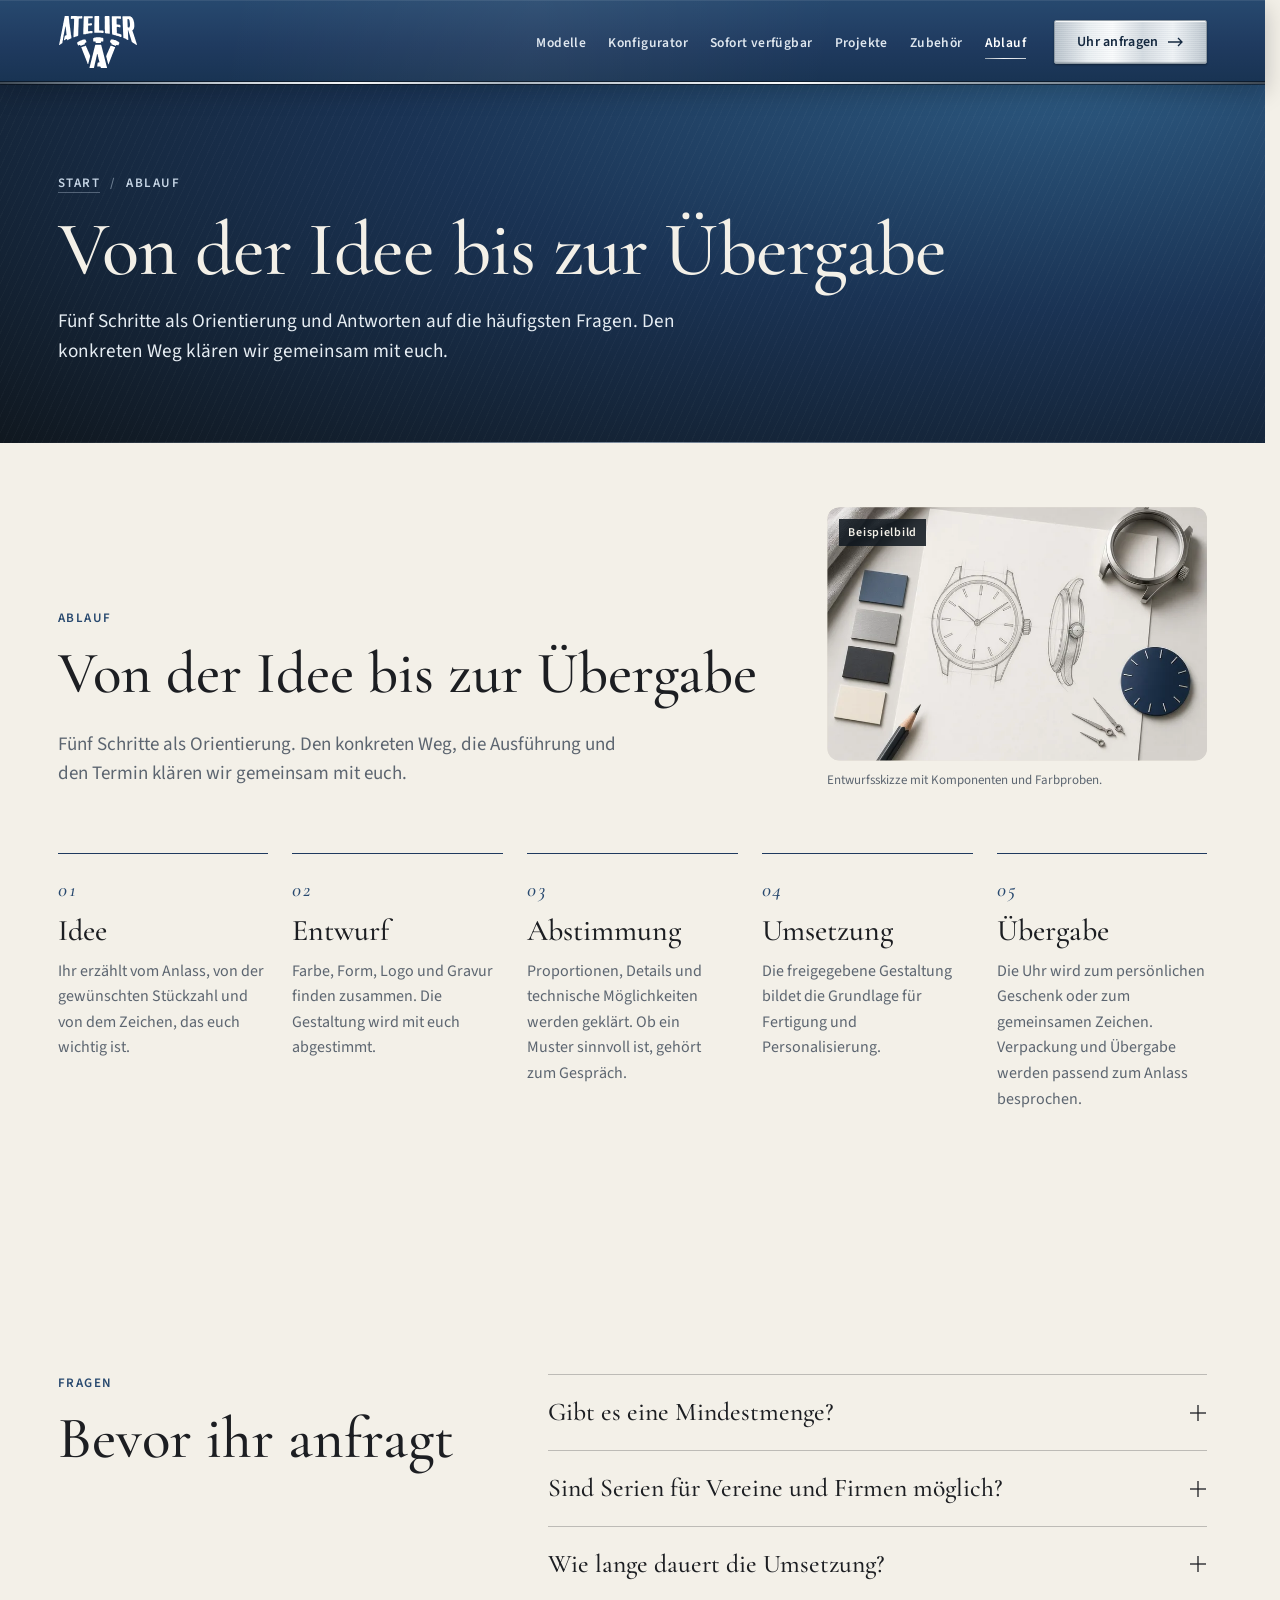
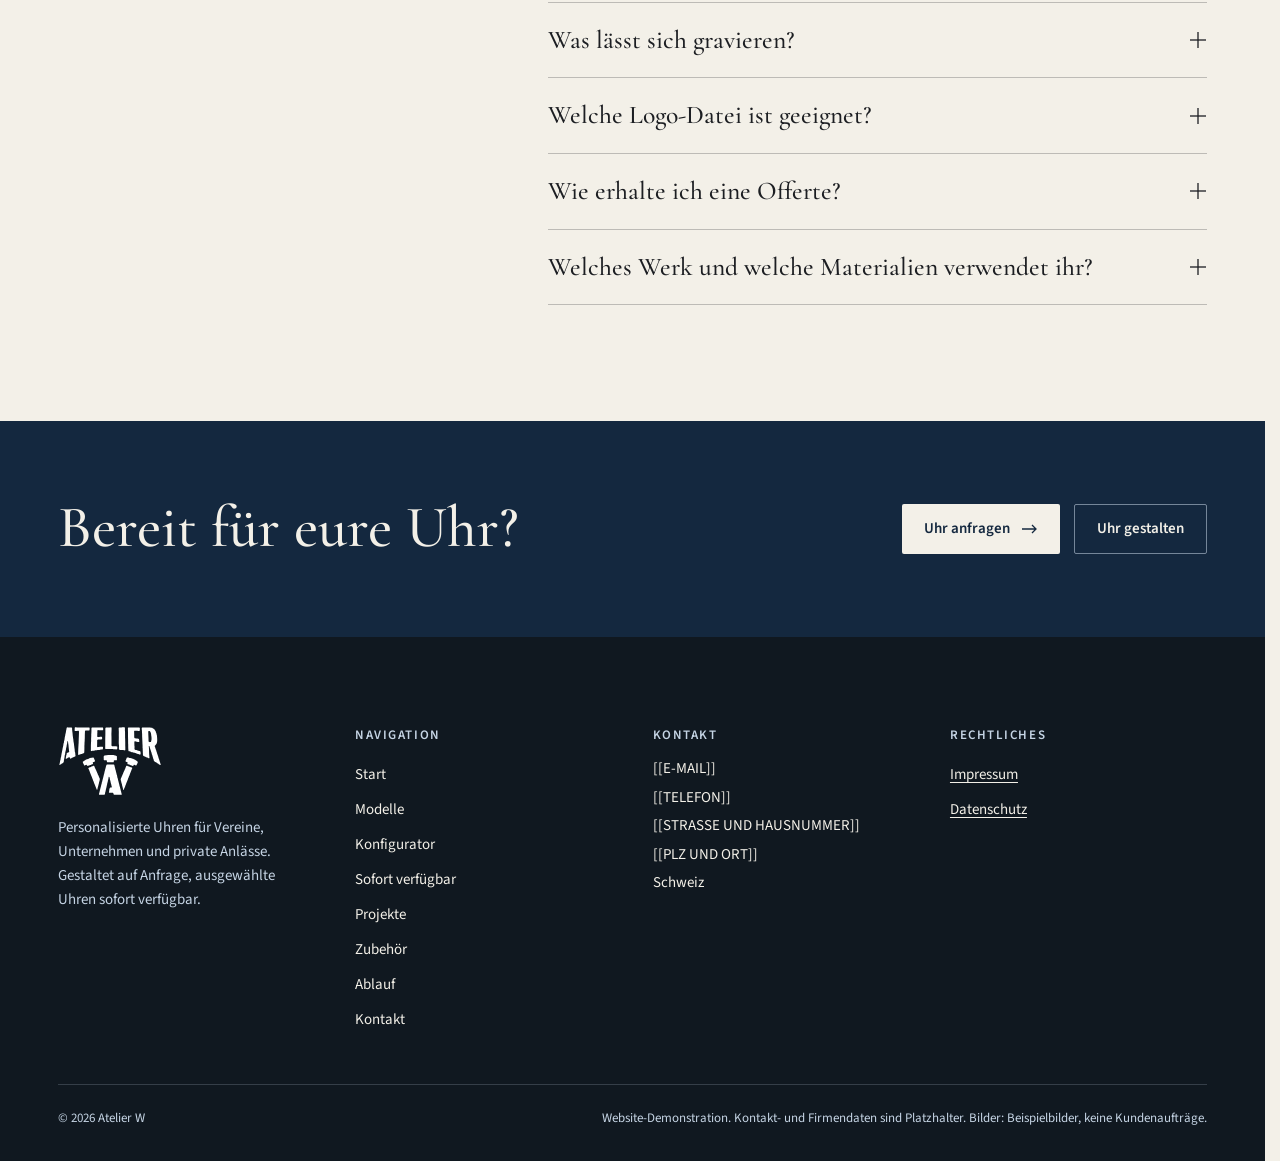
==== ablauf.html @ 7dc3ad7f "Mehrseitige Struktur: eigene Seiten für Modelle, Konfigurator, Sofort verfügbar, Projekte, Zubehör, " ====
<!DOCTYPE html>
<html lang="de-CH" class="no-js">
<head>
<meta charset="utf-8">
<meta name="viewport" content="width=device-width, initial-scale=1">
<title>Ablauf und Fragen – Atelier W</title>
<meta name="description" content="Von der Idee bis zur Übergabe: so entsteht eure personalisierte Uhr. Antworten auf häufige Fragen zu Mindestmenge, Gravur, Logo und Offerte.">
<meta name="robots" content="noindex, nofollow">
<meta name="theme-color" content="#1f3a5f">
<meta property="og:type" content="website">
<meta property="og:title" content="Ablauf und Fragen – Atelier W">
<meta property="og:description" content="Von der Idee bis zur Übergabe: so entsteht eure personalisierte Uhr. Antworten auf häufige Fragen zu Mindestmenge, Gravur, Logo und Offerte.">
<meta property="og:image" content="assets/img/modelle/classico-eisblau.webp">
<link rel="icon" href="assets/icons/favicon.svg" type="image/svg+xml">
<link rel="icon" href="assets/icons/favicon-32.png" type="image/png" sizes="32x32">
<link rel="apple-touch-icon" href="assets/icons/apple-touch-icon.png">
<script>
document.documentElement.className = 'js';
if (location.protocol !== 'file:') {
  ['source-sans-3-latin-400-normal', 'source-sans-3-latin-600-normal', 'cormorant-garamond-latin-500-normal', 'cormorant-garamond-latin-500-italic'].forEach(function (f) {
    var l = document.createElement('link'); l.rel = 'preload'; l.as = 'font'; l.type = 'font/woff2';
    l.crossOrigin = 'anonymous'; l.href = 'assets/fonts/' + f + '.woff2'; document.head.appendChild(l);
  });
}
</script>
<link rel="stylesheet" href="assets/css/styles.css">
<link rel="stylesheet" href="assets/css/sections.css">
<link rel="stylesheet" href="assets/css/site.css">
</head>
<body>
<a href="#inhalt" style="position:fixed;left:16px;top:-80px;z-index:100;background:#f3f0e8;color:#14283f;padding:12px 16px;font-weight:600;transition:top 160ms" data-fc="0">Zum Inhalt</a>

<header class="hd" data-dark="">
  <div class="hd-in">
    <a class="brand" href="index.html" aria-label="Atelier W – zur Startseite">
      <img src="assets/logo/atelier-w-logo-white.svg" alt="Atelier W" width="80" height="54">
    </a>
    <nav class="nav-wide hd-nav" aria-label="Hauptnavigation">
      <ul class="hd-links"><li><a href="modelle.html">Modelle<span class="nav-line" aria-hidden="true"></span></a></li><li><a href="konfigurator.html">Konfigurator<span class="nav-line" aria-hidden="true"></span></a></li><li><a href="sofort-verfuegbar.html">Sofort verfügbar<span class="nav-line" aria-hidden="true"></span></a></li><li><a href="projekte.html">Projekte<span class="nav-line" aria-hidden="true"></span></a></li><li><a href="zubehoer.html">Zubehör<span class="nav-line" aria-hidden="true"></span></a></li><li><a href="ablauf.html" aria-current="page">Ablauf<span class="nav-line" aria-hidden="true"></span></a></li></ul>
      <a class="hd-cta" href="kontakt.html"><span>Uhr anfragen</span><svg width="16" height="10" viewBox="0 0 16 10" fill="none" stroke="currentColor" stroke-width="1.3" aria-hidden="true"><path d="M0 5h14M10 1l4 4-4 4"></path></svg></a>
    </nav>
    <button class="nav-narrow hd-menu" type="button" id="menu-btn" aria-expanded="false" aria-controls="aw-menu">
      <span id="menu-label">Menü</span>
      <svg width="22" height="14" viewBox="0 0 22 14" fill="none" stroke="currentColor" stroke-width="1.3" aria-hidden="true"><path id="menu-icon" d="M0 2h22M0 7h22M0 12h22"></path></svg>
    </button>
  </div>
  <span class="hd-edge" aria-hidden="true"></span>
  <div id="aw-menu" hidden style="position:fixed;top:var(--hd);left:0;right:0;bottom:0;background:#14283f;overflow-y:auto;overscroll-behavior:contain;padding:32px clamp(20px,4.5vw,64px) calc(32px + env(safe-area-inset-bottom))">
    <nav aria-label="Mobile Navigation">
      <ul style="list-style:none;margin:0;padding:0;display:flex;flex-direction:column">
          <li style="border-bottom:1px solid rgba(197,212,228,0.18)"><a href="index.html" style="display:flex;justify-content:space-between;align-items:center;padding:18px 0;color:#f3f0e8;text-decoration:none;font-family:'Cormorant Garamond',Palatino,Georgia,serif;font-size:30px;font-weight:500">Start<svg width="16" height="10" viewBox="0 0 16 10" fill="none" stroke="currentColor" stroke-width="1.3" aria-hidden="true"><path d="M0 5h14M10 1l4 4-4 4"></path></svg></a></li><li style="border-bottom:1px solid rgba(197,212,228,0.18)"><a href="modelle.html" style="display:flex;justify-content:space-between;align-items:center;padding:18px 0;color:#f3f0e8;text-decoration:none;font-family:'Cormorant Garamond',Palatino,Georgia,serif;font-size:30px;font-weight:500">Modelle<svg width="16" height="10" viewBox="0 0 16 10" fill="none" stroke="currentColor" stroke-width="1.3" aria-hidden="true"><path d="M0 5h14M10 1l4 4-4 4"></path></svg></a></li><li style="border-bottom:1px solid rgba(197,212,228,0.18)"><a href="konfigurator.html" style="display:flex;justify-content:space-between;align-items:center;padding:18px 0;color:#f3f0e8;text-decoration:none;font-family:'Cormorant Garamond',Palatino,Georgia,serif;font-size:30px;font-weight:500">Konfigurator<svg width="16" height="10" viewBox="0 0 16 10" fill="none" stroke="currentColor" stroke-width="1.3" aria-hidden="true"><path d="M0 5h14M10 1l4 4-4 4"></path></svg></a></li><li style="border-bottom:1px solid rgba(197,212,228,0.18)"><a href="sofort-verfuegbar.html" style="display:flex;justify-content:space-between;align-items:center;padding:18px 0;color:#f3f0e8;text-decoration:none;font-family:'Cormorant Garamond',Palatino,Georgia,serif;font-size:30px;font-weight:500">Sofort verfügbar<svg width="16" height="10" viewBox="0 0 16 10" fill="none" stroke="currentColor" stroke-width="1.3" aria-hidden="true"><path d="M0 5h14M10 1l4 4-4 4"></path></svg></a></li><li style="border-bottom:1px solid rgba(197,212,228,0.18)"><a href="projekte.html" style="display:flex;justify-content:space-between;align-items:center;padding:18px 0;color:#f3f0e8;text-decoration:none;font-family:'Cormorant Garamond',Palatino,Georgia,serif;font-size:30px;font-weight:500">Projekte<svg width="16" height="10" viewBox="0 0 16 10" fill="none" stroke="currentColor" stroke-width="1.3" aria-hidden="true"><path d="M0 5h14M10 1l4 4-4 4"></path></svg></a></li><li style="border-bottom:1px solid rgba(197,212,228,0.18)"><a href="zubehoer.html" style="display:flex;justify-content:space-between;align-items:center;padding:18px 0;color:#f3f0e8;text-decoration:none;font-family:'Cormorant Garamond',Palatino,Georgia,serif;font-size:30px;font-weight:500">Zubehör<svg width="16" height="10" viewBox="0 0 16 10" fill="none" stroke="currentColor" stroke-width="1.3" aria-hidden="true"><path d="M0 5h14M10 1l4 4-4 4"></path></svg></a></li><li style="border-bottom:1px solid rgba(197,212,228,0.18)"><a href="ablauf.html" aria-current="page" style="display:flex;justify-content:space-between;align-items:center;padding:18px 0;color:#f3f0e8;text-decoration:none;font-family:'Cormorant Garamond',Palatino,Georgia,serif;font-size:30px;font-weight:500">Ablauf<svg width="16" height="10" viewBox="0 0 16 10" fill="none" stroke="currentColor" stroke-width="1.3" aria-hidden="true"><path d="M0 5h14M10 1l4 4-4 4"></path></svg></a></li><li style="border-bottom:1px solid rgba(197,212,228,0.18)"><a href="kontakt.html" style="display:flex;justify-content:space-between;align-items:center;padding:18px 0;color:#f3f0e8;text-decoration:none;font-family:'Cormorant Garamond',Palatino,Georgia,serif;font-size:30px;font-weight:500">Kontakt<svg width="16" height="10" viewBox="0 0 16 10" fill="none" stroke="currentColor" stroke-width="1.3" aria-hidden="true"><path d="M0 5h14M10 1l4 4-4 4"></path></svg></a></li>
        </ul>
      <a href="kontakt.html" style="margin-top:32px;display:flex;justify-content:center;align-items:center;min-height:52px;background:#f3f0e8;color:#14283f;text-decoration:none;font-weight:600;font-size:16px;border-radius:2px">Uhr anfragen</a>
    </nav>
  </div>
</header>

<main id="aw-main">
<section id="inhalt" tabindex="-1" class="ph" data-dark="" aria-labelledby="ph-h">
  <div class="ph-in">
    <nav class="ph-crumb" aria-label="Brotkrumen"><a href="index.html">Start</a><span aria-hidden="true">/</span><span>Ablauf</span></nav>
    <h1 id="ph-h" class="ph-h">Von der Idee bis zur Übergabe</h1>
    <p class="ph-lead">Fünf Schritte als Orientierung und Antworten auf die häufigsten Fragen. Den konkreten Weg klären wir gemeinsam mit euch.</p>
  </div>
  <span class="ph-line" aria-hidden="true"></span>
</section>

<section id="ablauf" aria-labelledby="abl-h" style="scroll-margin-top:var(--hd);background:#f3f0e8">
  <div style="max-width:1280px;margin:0 auto;padding:clamp(64px,9vw,136px) clamp(20px,4.5vw,64px);display:flex;flex-direction:column;gap:clamp(40px,5vw,72px)">
    <div style="display:flex;flex-wrap:wrap;gap:32px clamp(32px,5vw,80px);align-items:flex-end">
      <div style="flex:1 1 420px;min-width:0;display:flex;flex-direction:column;gap:16px">
        <p style="margin:0;font-size:13px;font-weight:600;letter-spacing:0.12em;text-transform:uppercase;color:#28496f">Ablauf</p>
        <h2 id="abl-h" style="margin:0;font-family:'Cormorant Garamond',Palatino,Georgia,serif;font-weight:500;font-size:clamp(2.25rem,4.6vw,4.4rem);line-height:1.06;text-wrap:balance">Von der Idee bis zur Übergabe</h2>
        <p style="margin:8px 0 0;font-size:19px;line-height:1.55;color:#5c6570;max-width:30em;text-wrap:pretty">Fünf Schritte als Orientierung. Den konkreten Weg, die Ausführung und den Termin klären wir gemeinsam mit euch.</p>
      </div>
      <figure style="flex:0 1 380px;min-width:0;margin:0;display:flex;flex-direction:column;gap:10px">
        <div class="ph-frame" style="position:relative;aspect-ratio:3/2;background:#e7e2d6;overflow:hidden">
          <img src="assets/img/sketch-3x2.webp" srcset="assets/img/sketch-3x2-720.webp 720w, assets/img/sketch-3x2.webp 1440w" sizes="(min-width: 900px) 380px, 100vw" alt="Entwurfszeichnung einer Uhr mit losen Komponenten und Farbproben" loading="lazy" decoding="async" style="position:absolute;inset:0;width:100%;height:100%;object-fit:cover;display:block">
          <span style="position:absolute;top:12px;left:12px;pointer-events:none;padding:5px 9px;background:rgba(16,24,32,0.86);color:#f3f0e8;font-size:12px;font-weight:600;letter-spacing:0.06em">Beispielbild</span>
        </div>
        <figcaption style="font-size:13px;color:#5c6570">Entwurfsskizze mit Komponenten und Farbproben.</figcaption>
      </figure>
    </div>
    <ol id="process" style="list-style:none;margin:0;padding:0;display:grid;grid-template-columns:repeat(auto-fit,minmax(min(100%,200px),1fr));gap:0 24px">
      <li style="padding:0 0 32px;display:flex;flex-direction:column;gap:12px"><span aria-hidden="true" style="display:block;height:1px;background:rgba(28,30,34,0.14);position:relative;overflow:hidden"><span class="pline" style="position:absolute;inset:0;background:#1f3a5f;transform-origin:left;transition:transform 600ms cubic-bezier(0.22,1,0.36,1) 0ms"></span></span><span style="padding-top:12px;font-family:'Cormorant Garamond',Palatino,Georgia,serif;font-style:italic;font-size:20px;color:#28496f;font-variant-numeric:tabular-nums">01</span><h3 style="margin:0;font-family:'Cormorant Garamond',Palatino,Georgia,serif;font-weight:500;font-size:30px;line-height:1.1">Idee</h3><p style="margin:0;font-size:16px;line-height:1.6;color:#5c6570;text-wrap:pretty">Ihr erzählt vom Anlass, von der gewünschten Stückzahl und von dem Zeichen, das euch wichtig ist.</p></li>
      <li style="padding:0 0 32px;display:flex;flex-direction:column;gap:12px"><span aria-hidden="true" style="display:block;height:1px;background:rgba(28,30,34,0.14);position:relative;overflow:hidden"><span class="pline" style="position:absolute;inset:0;background:#1f3a5f;transform-origin:left;transition:transform 600ms cubic-bezier(0.22,1,0.36,1) 80ms"></span></span><span style="padding-top:12px;font-family:'Cormorant Garamond',Palatino,Georgia,serif;font-style:italic;font-size:20px;color:#28496f;font-variant-numeric:tabular-nums">02</span><h3 style="margin:0;font-family:'Cormorant Garamond',Palatino,Georgia,serif;font-weight:500;font-size:30px;line-height:1.1">Entwurf</h3><p style="margin:0;font-size:16px;line-height:1.6;color:#5c6570;text-wrap:pretty">Farbe, Form, Logo und Gravur finden zusammen. Die Gestaltung wird mit euch abgestimmt.</p></li>
      <li style="padding:0 0 32px;display:flex;flex-direction:column;gap:12px"><span aria-hidden="true" style="display:block;height:1px;background:rgba(28,30,34,0.14);position:relative;overflow:hidden"><span class="pline" style="position:absolute;inset:0;background:#1f3a5f;transform-origin:left;transition:transform 600ms cubic-bezier(0.22,1,0.36,1) 160ms"></span></span><span style="padding-top:12px;font-family:'Cormorant Garamond',Palatino,Georgia,serif;font-style:italic;font-size:20px;color:#28496f;font-variant-numeric:tabular-nums">03</span><h3 style="margin:0;font-family:'Cormorant Garamond',Palatino,Georgia,serif;font-weight:500;font-size:30px;line-height:1.1">Abstimmung</h3><p style="margin:0;font-size:16px;line-height:1.6;color:#5c6570;text-wrap:pretty">Proportionen, Details und technische Möglichkeiten werden geklärt. Ob ein Muster sinnvoll ist, gehört zum Gespräch.</p></li>
      <li style="padding:0 0 32px;display:flex;flex-direction:column;gap:12px"><span aria-hidden="true" style="display:block;height:1px;background:rgba(28,30,34,0.14);position:relative;overflow:hidden"><span class="pline" style="position:absolute;inset:0;background:#1f3a5f;transform-origin:left;transition:transform 600ms cubic-bezier(0.22,1,0.36,1) 240ms"></span></span><span style="padding-top:12px;font-family:'Cormorant Garamond',Palatino,Georgia,serif;font-style:italic;font-size:20px;color:#28496f;font-variant-numeric:tabular-nums">04</span><h3 style="margin:0;font-family:'Cormorant Garamond',Palatino,Georgia,serif;font-weight:500;font-size:30px;line-height:1.1">Umsetzung</h3><p style="margin:0;font-size:16px;line-height:1.6;color:#5c6570;text-wrap:pretty">Die freigegebene Gestaltung bildet die Grundlage für Fertigung und Personalisierung.</p></li>
      <li style="padding:0 0 32px;display:flex;flex-direction:column;gap:12px"><span aria-hidden="true" style="display:block;height:1px;background:rgba(28,30,34,0.14);position:relative;overflow:hidden"><span class="pline" style="position:absolute;inset:0;background:#1f3a5f;transform-origin:left;transition:transform 600ms cubic-bezier(0.22,1,0.36,1) 320ms"></span></span><span style="padding-top:12px;font-family:'Cormorant Garamond',Palatino,Georgia,serif;font-style:italic;font-size:20px;color:#28496f;font-variant-numeric:tabular-nums">05</span><h3 style="margin:0;font-family:'Cormorant Garamond',Palatino,Georgia,serif;font-weight:500;font-size:30px;line-height:1.1">Übergabe</h3><p style="margin:0;font-size:16px;line-height:1.6;color:#5c6570;text-wrap:pretty">Die Uhr wird zum persönlichen Geschenk oder zum gemeinsamen Zeichen. Verpackung und Übergabe werden passend zum Anlass besprochen.</p></li>
    </ol>
  </div>
</section>

<section id="fragen" aria-labelledby="faq-h" style="scroll-margin-top:var(--hd);background:#f3f0e8">
  <div style="max-width:1280px;margin:0 auto;padding:clamp(64px,9vw,136px) clamp(20px,4.5vw,64px);display:flex;flex-wrap:wrap;gap:40px clamp(40px,6vw,96px)">
    <div style="flex:4 1 300px;min-width:0">
      <p style="margin:0 0 16px;font-size:13px;font-weight:600;letter-spacing:0.12em;text-transform:uppercase;color:#28496f">Fragen</p>
      <h2 id="faq-h" style="margin:0;font-family:'Cormorant Garamond',Palatino,Georgia,serif;font-weight:500;font-size:clamp(2.25rem,4.6vw,4.4rem);line-height:1.06">Bevor ihr anfragt</h2>
    </div>
    <div style="flex:7 1 460px;min-width:0;border-bottom:1px solid rgba(28,30,34,0.25)">
      <div style="border-top:1px solid rgba(28,30,34,0.25)">
          <h3 style="margin:0">
            <button type="button" id="faq-b0" class="faq-btn" aria-expanded="false" aria-controls="faq-p0" style="width:100%;display:flex;justify-content:space-between;align-items:center;gap:24px;padding:22px 0;min-height:64px;background:none;border:0;text-align:left;cursor:pointer;color:#1c1e22;font-family:'Cormorant Garamond',Palatino,Georgia,serif;font-weight:500;font-size:clamp(1.4rem,2vw,1.75rem);line-height:1.2" data-hv="9">
              <span>Gibt es eine Mindestmenge?</span>
              <svg aria-hidden="true" width="18" height="18" viewBox="0 0 18 18" fill="none" stroke="currentColor" stroke-width="1.3" style="flex:none"><path d="M1 9h16"></path><path class="faq-vert" d="M9 1v16" style="transform-origin:9px 9px;transition:transform 280ms cubic-bezier(0.22,1,0.36,1)"></path></svg>
            </button>
          </h3>
          <div id="faq-p0" class="faq-panel" role="region" aria-labelledby="faq-b0">
            <div class="faq-inner">
              <p style="margin:0;padding:0 48px 26px 0;font-size:17px;line-height:1.6;color:#5c6570;max-width:40em;text-wrap:pretty">Beschreibt eure gewünschte Stückzahl in der Anfrage – auch wenn es um eine einzelne Uhr geht. Welche Umsetzung möglich ist und ob eine Mindestmenge gilt, klärt das Atelier mit euch.</p>
            </div>
          </div>
        </div>
      <div style="border-top:1px solid rgba(28,30,34,0.25)">
          <h3 style="margin:0">
            <button type="button" id="faq-b1" class="faq-btn" aria-expanded="false" aria-controls="faq-p1" style="width:100%;display:flex;justify-content:space-between;align-items:center;gap:24px;padding:22px 0;min-height:64px;background:none;border:0;text-align:left;cursor:pointer;color:#1c1e22;font-family:'Cormorant Garamond',Palatino,Georgia,serif;font-weight:500;font-size:clamp(1.4rem,2vw,1.75rem);line-height:1.2" data-hv="9">
              <span>Sind Serien für Vereine und Firmen möglich?</span>
              <svg aria-hidden="true" width="18" height="18" viewBox="0 0 18 18" fill="none" stroke="currentColor" stroke-width="1.3" style="flex:none"><path d="M1 9h16"></path><path class="faq-vert" d="M9 1v16" style="transform-origin:9px 9px;transition:transform 280ms cubic-bezier(0.22,1,0.36,1)"></path></svg>
            </button>
          </h3>
          <div id="faq-p1" class="faq-panel" role="region" aria-labelledby="faq-b1">
            <div class="faq-inner">
              <p style="margin:0;padding:0 48px 26px 0;font-size:17px;line-height:1.6;color:#5c6570;max-width:40em;text-wrap:pretty">Die Gestaltung kann auf eine gemeinsame Serie ausgerichtet werden. Logo und Grundform verbinden die Uhren; Namen, Daten oder Funktionen können im Entwurf individuell berücksichtigt werden. Möglichkeiten und Stückzahl werden persönlich abgestimmt.</p>
            </div>
          </div>
        </div>
      <div style="border-top:1px solid rgba(28,30,34,0.25)">
          <h3 style="margin:0">
            <button type="button" id="faq-b2" class="faq-btn" aria-expanded="false" aria-controls="faq-p2" style="width:100%;display:flex;justify-content:space-between;align-items:center;gap:24px;padding:22px 0;min-height:64px;background:none;border:0;text-align:left;cursor:pointer;color:#1c1e22;font-family:'Cormorant Garamond',Palatino,Georgia,serif;font-weight:500;font-size:clamp(1.4rem,2vw,1.75rem);line-height:1.2" data-hv="9">
              <span>Wie lange dauert die Umsetzung?</span>
              <svg aria-hidden="true" width="18" height="18" viewBox="0 0 18 18" fill="none" stroke="currentColor" stroke-width="1.3" style="flex:none"><path d="M1 9h16"></path><path class="faq-vert" d="M9 1v16" style="transform-origin:9px 9px;transition:transform 280ms cubic-bezier(0.22,1,0.36,1)"></path></svg>
            </button>
          </h3>
          <div id="faq-p2" class="faq-panel" role="region" aria-labelledby="faq-b2">
            <div class="faq-inner">
              <p style="margin:0;padding:0 48px 26px 0;font-size:17px;line-height:1.6;color:#5c6570;max-width:40em;text-wrap:pretty">Nennt euren Wunschtermin in der Anfrage. Der Zeitbedarf hängt von Gestaltung, Ausführung und Stückzahl ab. Einen verbindlichen Termin nennt das Atelier nach der Klärung eures Vorhabens.</p>
            </div>
          </div>
        </div>
      <div style="border-top:1px solid rgba(28,30,34,0.25)">
          <h3 style="margin:0">
            <button type="button" id="faq-b3" class="faq-btn" aria-expanded="false" aria-controls="faq-p3" style="width:100%;display:flex;justify-content:space-between;align-items:center;gap:24px;padding:22px 0;min-height:64px;background:none;border:0;text-align:left;cursor:pointer;color:#1c1e22;font-family:'Cormorant Garamond',Palatino,Georgia,serif;font-weight:500;font-size:clamp(1.4rem,2vw,1.75rem);line-height:1.2" data-hv="9">
              <span>Was lässt sich gravieren?</span>
              <svg aria-hidden="true" width="18" height="18" viewBox="0 0 18 18" fill="none" stroke="currentColor" stroke-width="1.3" style="flex:none"><path d="M1 9h16"></path><path class="faq-vert" d="M9 1v16" style="transform-origin:9px 9px;transition:transform 280ms cubic-bezier(0.22,1,0.36,1)"></path></svg>
            </button>
          </h3>
          <div id="faq-p3" class="faq-panel" role="region" aria-labelledby="faq-b3">
            <div class="faq-inner">
              <p style="margin:0;padding:0 48px 26px 0;font-size:17px;line-height:1.6;color:#5c6570;max-width:40em;text-wrap:pretty">Text, Datum, Initialen oder ein Emblem können Ausgangspunkt sein. Der Gehäuseboden bietet mehr Raum; auf dem Zifferblatt wirkt ein kurzes Zeichen oft stärker. Lesbarkeit und technische Umsetzung werden im Entwurf geprüft.</p>
            </div>
          </div>
        </div>
      <div style="border-top:1px solid rgba(28,30,34,0.25)">
          <h3 style="margin:0">
            <button type="button" id="faq-b4" class="faq-btn" aria-expanded="false" aria-controls="faq-p4" style="width:100%;display:flex;justify-content:space-between;align-items:center;gap:24px;padding:22px 0;min-height:64px;background:none;border:0;text-align:left;cursor:pointer;color:#1c1e22;font-family:'Cormorant Garamond',Palatino,Georgia,serif;font-weight:500;font-size:clamp(1.4rem,2vw,1.75rem);line-height:1.2" data-hv="9">
              <span>Welche Logo-Datei ist geeignet?</span>
              <svg aria-hidden="true" width="18" height="18" viewBox="0 0 18 18" fill="none" stroke="currentColor" stroke-width="1.3" style="flex:none"><path d="M1 9h16"></path><path class="faq-vert" d="M9 1v16" style="transform-origin:9px 9px;transition:transform 280ms cubic-bezier(0.22,1,0.36,1)"></path></svg>
            </button>
          </h3>
          <div id="faq-p4" class="faq-panel" role="region" aria-labelledby="faq-b4">
            <div class="faq-inner">
              <p style="margin:0;padding:0 48px 26px 0;font-size:17px;line-height:1.6;color:#5c6570;max-width:40em;text-wrap:pretty">Am besten eine Vektordatei wie SVG oder PDF. Ein hochauflösendes PNG mit transparentem Hintergrund kann ebenfalls als Vorlage dienen. Falls ihr nur eine andere Datei habt, erwähnt das in der Nachricht.</p>
            </div>
          </div>
        </div>
      <div style="border-top:1px solid rgba(28,30,34,0.25)">
          <h3 style="margin:0">
            <button type="button" id="faq-b5" class="faq-btn" aria-expanded="false" aria-controls="faq-p5" style="width:100%;display:flex;justify-content:space-between;align-items:center;gap:24px;padding:22px 0;min-height:64px;background:none;border:0;text-align:left;cursor:pointer;color:#1c1e22;font-family:'Cormorant Garamond',Palatino,Georgia,serif;font-weight:500;font-size:clamp(1.4rem,2vw,1.75rem);line-height:1.2" data-hv="9">
              <span>Wie erhalte ich eine Offerte?</span>
              <svg aria-hidden="true" width="18" height="18" viewBox="0 0 18 18" fill="none" stroke="currentColor" stroke-width="1.3" style="flex:none"><path d="M1 9h16"></path><path class="faq-vert" d="M9 1v16" style="transform-origin:9px 9px;transition:transform 280ms cubic-bezier(0.22,1,0.36,1)"></path></svg>
            </button>
          </h3>
          <div id="faq-p5" class="faq-panel" role="region" aria-labelledby="faq-b5">
            <div class="faq-inner">
              <p style="margin:0;padding:0 48px 26px 0;font-size:17px;line-height:1.6;color:#5c6570;max-width:40em;text-wrap:pretty">Unsere Uhren gibt es ab CHF 395.– pro Uhr, ein farbiger Rotor kostet CHF 35.– Aufpreis. Über «Uhr anfragen» beschreibt ihr Anlass und Wünsche; Personalisierung und Stückzahl bilden die Grundlage für die persönliche Offerte. Eure Uhr gestalten wir auf Anfrage, ausgewählte Uhren sind sofort verfügbar. In dieser Demo wird keine Anfrage versendet.</p>
            </div>
          </div>
        </div>
      <div style="border-top:1px solid rgba(28,30,34,0.25)">
          <h3 style="margin:0">
            <button type="button" id="faq-b6" class="faq-btn" aria-expanded="false" aria-controls="faq-p6" style="width:100%;display:flex;justify-content:space-between;align-items:center;gap:24px;padding:22px 0;min-height:64px;background:none;border:0;text-align:left;cursor:pointer;color:#1c1e22;font-family:'Cormorant Garamond',Palatino,Georgia,serif;font-weight:500;font-size:clamp(1.4rem,2vw,1.75rem);line-height:1.2" data-hv="9">
              <span>Welches Werk und welche Materialien verwendet ihr?</span>
              <svg aria-hidden="true" width="18" height="18" viewBox="0 0 18 18" fill="none" stroke="currentColor" stroke-width="1.3" style="flex:none"><path d="M1 9h16"></path><path class="faq-vert" d="M9 1v16" style="transform-origin:9px 9px;transition:transform 280ms cubic-bezier(0.22,1,0.36,1)"></path></svg>
            </button>
          </h3>
          <div id="faq-p6" class="faq-panel" role="region" aria-labelledby="faq-b6">
            <div class="faq-inner">
              <p style="margin:0;padding:0 48px 26px 0;font-size:17px;line-height:1.6;color:#5c6570;max-width:40em;text-wrap:pretty">Alle Modelle laufen mit dem japanischen Automatikwerk NH35 und tragen Saphirglas. Das Gehäuse ist aus Titan T2 (Classico Titanio, 36 oder 39 mm) oder aus Stahl (W-Sport, 40 mm). Mit Glasboden seht ihr Werk und Rotor, den Rotor gibt es auf Wunsch farbig.</p>
            </div>
          </div>
        </div>
    </div>
  </div>
</section>

<section class="sx cta-band" data-dark="" aria-labelledby="cta-h" style="background:#14283f;color:#f3f0e8">
  <div class="sx-in cta-in">
    <h2 id="cta-h" class="sx-h">Bereit für eure Uhr?</h2>
    <div class="cta-btns"><a class="sx-btn sx-btn-l" href="kontakt.html">Uhr anfragen<svg width="16" height="10" viewBox="0 0 16 10" fill="none" stroke="currentColor" stroke-width="1.3" aria-hidden="true"><path d="M0 5h14M10 1l4 4-4 4"></path></svg></a><a class="sx-btn cta-ghost" href="konfigurator.html">Uhr gestalten</a></div>
  </div>
</section>
</main>

<footer id="aw-footer" data-dark="" style="background:#101820;color:#f3f0e8">
  <div style="max-width:1280px;margin:0 auto;padding:clamp(56px,7vw,96px) clamp(20px,4.5vw,64px) calc(32px + env(safe-area-inset-bottom));display:flex;flex-direction:column;gap:48px">
    <div style="display:grid;grid-template-columns:repeat(auto-fit,minmax(min(100%,240px),1fr));gap:40px">
      <div style="display:flex;flex-direction:column;gap:20px">
        <img src="assets/logo/atelier-w-logo-white.svg" alt="Atelier W" width="104" height="70" style="display:block;height:70px;width:auto;align-self:flex-start">
        <p style="margin:0;font-size:15px;line-height:1.6;color:#c5d4e4;max-width:24em">Personalisierte Uhren für Vereine, Unternehmen und private Anlässe. Gestaltet auf Anfrage, ausgewählte Uhren sofort verfügbar.</p>
      </div>
      <nav aria-label="Fusszeile">
        <p style="margin:0 0 14px;font-size:13px;font-weight:600;letter-spacing:0.12em;text-transform:uppercase;color:#c5d4e4">Navigation</p>
        <ul style="list-style:none;margin:0;padding:0;display:flex;flex-direction:column;gap:2px">
          <li><a href="index.html" style="display:inline-block;padding:6px 0;color:#f3f0e8;text-decoration:none;font-size:15px" data-hv="11">Start</a></li>
          <li><a href="modelle.html" style="display:inline-block;padding:6px 0;color:#f3f0e8;text-decoration:none;font-size:15px" data-hv="11">Modelle</a></li>
          <li><a href="konfigurator.html" style="display:inline-block;padding:6px 0;color:#f3f0e8;text-decoration:none;font-size:15px" data-hv="11">Konfigurator</a></li>
          <li><a href="sofort-verfuegbar.html" style="display:inline-block;padding:6px 0;color:#f3f0e8;text-decoration:none;font-size:15px" data-hv="11">Sofort verfügbar</a></li>
          <li><a href="projekte.html" style="display:inline-block;padding:6px 0;color:#f3f0e8;text-decoration:none;font-size:15px" data-hv="11">Projekte</a></li>
          <li><a href="zubehoer.html" style="display:inline-block;padding:6px 0;color:#f3f0e8;text-decoration:none;font-size:15px" data-hv="11">Zubehör</a></li>
          <li><a href="ablauf.html" style="display:inline-block;padding:6px 0;color:#f3f0e8;text-decoration:none;font-size:15px" data-hv="11">Ablauf</a></li>
          <li><a href="kontakt.html" style="display:inline-block;padding:6px 0;color:#f3f0e8;text-decoration:none;font-size:15px" data-hv="11">Kontakt</a></li>
        </ul>
      </nav>
      <div>
        <p style="margin:0 0 14px;font-size:13px;font-weight:600;letter-spacing:0.12em;text-transform:uppercase;color:#c5d4e4">Kontakt</p>
        <address style="font-style:normal;display:flex;flex-direction:column;gap:6px;font-size:15px;line-height:1.5;overflow-wrap:anywhere">
          <span>[[E-MAIL]]</span><span>[[TELEFON]]</span><span>[[STRASSE UND HAUSNUMMER]]</span><span>[[PLZ UND ORT]]</span><span>Schweiz</span>
        </address>
      </div>
      <div>
        <p style="margin:0 0 14px;font-size:13px;font-weight:600;letter-spacing:0.12em;text-transform:uppercase;color:#c5d4e4">Rechtliches</p>
        <ul style="list-style:none;margin:0;padding:0;display:flex;flex-direction:column;gap:2px">
          <li><a href="impressum.html" style="display:inline-block;padding:6px 0;color:#f3f0e8;font-size:15px" data-hv="11">Impressum</a></li>
          <li><a href="datenschutz.html" style="display:inline-block;padding:6px 0;color:#f3f0e8;font-size:15px" data-hv="11">Datenschutz</a></li>
        </ul>
      </div>
    </div>
    <div style="border-top:1px solid rgba(197,212,228,0.2);padding-top:24px;display:flex;flex-wrap:wrap;justify-content:space-between;gap:12px;font-size:13px;line-height:1.5;color:#c5d4e4">
      <span>© <span data-year>2026</span> Atelier W</span>
      <span style="max-width:52em">Website-Demonstration. Kontakt- und Firmendaten sind Platzhalter. Bilder: Beispielbilder, keine Kundenaufträge.</span>
    </div>
  </div>
</footer>
<script src="assets/js/app.js" defer></script>
</body>
</html>
---- assets/css/styles.css ----
/* Atelier W – Stylesheet
   Die meisten Gestaltungswerte stehen direkt im HTML (wie im Design-Projekt). Hier: Schriften, Grundlagen,
   Zustände (Menü, Konfigurator, Formular, FAQ), Fotos, Intro sowie automatisch erzeugte Hover-Regeln (unten). */

/* ── Schriften (lokal, SIL Open Font License – siehe assets/fonts/OFL-*.txt) ── */
@font-face{font-family:"Cormorant Garamond";font-style:normal;font-weight:500;font-display:swap;src:url("../fonts/cormorant-garamond-latin-500-normal.woff2") format("woff2")}
@font-face{font-family:"Cormorant Garamond";font-style:normal;font-weight:600;font-display:swap;src:url("../fonts/cormorant-garamond-latin-600-normal.woff2") format("woff2")}
@font-face{font-family:"Cormorant Garamond";font-style:italic;font-weight:500;font-display:swap;src:url("../fonts/cormorant-garamond-latin-500-italic.woff2") format("woff2")}
@font-face{font-family:"Source Sans 3";font-style:normal;font-weight:400;font-display:swap;src:url("../fonts/source-sans-3-latin-400-normal.woff2") format("woff2")}
@font-face{font-family:"Source Sans 3";font-style:normal;font-weight:500;font-display:swap;src:url("../fonts/source-sans-3-latin-500-normal.woff2") format("woff2")}
@font-face{font-family:"Source Sans 3";font-style:normal;font-weight:600;font-display:swap;src:url("../fonts/source-sans-3-latin-600-normal.woff2") format("woff2")}

/* ── Grundlagen ── */
html{scroll-behavior:smooth;-webkit-text-size-adjust:100%;text-size-adjust:100%;scrollbar-gutter:stable}
body{margin:0;background:#f3f0e8;color:#1c1e22;font-family:"Source Sans 3","Helvetica Neue",Helvetica,Arial,sans-serif;-webkit-font-smoothing:antialiased;-webkit-tap-highlight-color:transparent;overflow-x:clip}
*,*::before,*::after{box-sizing:border-box}
[hidden]{display:none!important}
a{color:#1f3a5f;text-underline-offset:3px}
@media (hover: hover) and (pointer: fine){a:hover{color:#2e5a88}}
::selection{background:#c5d4e4;color:#101820}
:focus-visible{outline:2px solid #1f3a5f;outline-offset:3px}
[data-dark] :focus-visible{outline-color:#f3f0e8}
button,input,select,textarea{-webkit-tap-highlight-color:transparent}
button{touch-action:manipulation}
@media (prefers-reduced-motion: reduce){
  html{scroll-behavior:auto}
  *,*::before,*::after{transition-duration:1ms!important;transition-delay:0ms!important;animation:none!important}
}

/* ── Header und Menü ── */
.nav-wide{display:none}
.nav-narrow{display:flex}
@media (min-width: 1120px){
  .nav-wide{display:flex}
  .nav-narrow{display:none}
  #aw-menu{display:none!important}
}
.nav-line{transform:scaleX(0)}
[aria-current="true"] > .nav-line{transform:scaleX(1)}

/* ── Fotos: leicht gerundet, Hover-Zoom innerhalb der Rundung ── */
.ph-frame{border-radius:9px;-webkit-clip-path:inset(0 round 9px);clip-path:inset(0 round 9px);isolation:isolate}
@media (min-width: 768px){.ph-frame{border-radius:12px;-webkit-clip-path:inset(0 round 12px);clip-path:inset(0 round 12px)}}
.ph-frame > img{transform:scale(1);transition:transform 900ms cubic-bezier(0.22,1,0.36,1)}
@media (hover: hover) and (pointer: fine){.ph-frame:hover > img{transform:scale(1.035)}}

/* ── Ablauf: Linien zeichnen sich beim Sichtbarwerden ── */
.pline{transform:scaleX(0)}
.is-on .pline{transform:scaleX(1)}

/* ── Konfigurator ── */
.watch-box{width:min(100%,420px,calc(58vh * 0.7));width:min(100%,420px,calc(58svh * 0.7))}
@media (min-width: 900px){
  .stage-inner{position:-webkit-sticky;position:sticky;top:var(--hd)}
  .watch-box{width:min(100%,420px,max(240px,calc((100vh - 388px) * 0.7)));width:min(100%,420px,max(240px,calc((100svh - 388px) * 0.7)))}
}
.flip{transform:rotateY(0deg)}
#cfg[data-view="back"] .flip{transform:rotateY(180deg)}
.face-front{visibility:visible}
.face-back{visibility:hidden}
#cfg[data-view="back"] .face-front{visibility:hidden}
#cfg[data-view="back"] .face-back{visibility:visible}
.vbtn{background:transparent;color:#f3f0e8}
.vbtn[aria-pressed="true"]{background:#f3f0e8;color:#14283f}
#glow{opacity:0;transition:opacity 300ms}
.opt{border-color:rgba(28,30,34,0.22);background:transparent}
.opt.is-checked{border-color:#1c1e22;background:#ffffff}
.opt-t{font-weight:400}
.opt.is-checked .opt-t{font-weight:600}
.opt-ck{display:none}
.opt.is-checked .opt-ck{display:block}

/* ── Anfrage ── */
[aria-invalid="true"]{border-color:#a13a2a!important}
.step-li{font-weight:400;color:#5c6570}
.step-li[aria-current="step"]{font-weight:600;color:#1c1e22}
@media (min-width: 1120px){.cfg-aside{position:-webkit-sticky;position:sticky;top:calc(var(--hd) + 24px)}}

/* ── FAQ: Inhalt blendet weich ein (nur Transform/Opacity) ── */
.js .faq-panel{display:none}
.js .faq-panel.is-shown{display:block}
.js .faq-inner{opacity:0;transform:translateY(-6px);transition:opacity 300ms cubic-bezier(0.22,1,0.36,1),transform 300ms cubic-bezier(0.22,1,0.36,1)}
.js .faq-panel.is-open .faq-inner{opacity:1;transform:none}
.faq-vert{transform:scaleY(1)}
[aria-expanded="true"] .faq-vert{transform:scaleY(0)}

/* ── Intro (Ablauf und Zeiten: assets/js/intro.js) ── */
#aw-intro{display:none;position:fixed;inset:0;z-index:2147483000;color:#f3f0e8;overflow:hidden;align-items:center;justify-content:center;font-family:"Source Sans 3",Helvetica,Arial,sans-serif;-webkit-font-smoothing:antialiased;touch-action:none}
html[data-intro="full"] #aw-intro,html[data-intro="short"] #aw-intro{display:flex}
/* Scrollen sperren; der reservierte Scrollbalken-Rand (scrollbar-gutter) bleibt dunkel → kein Sprung am Ende */
html[data-intro="full"],html[data-intro="short"]{overflow:hidden;background:#101820}
html[data-intro="full"] .brand img{opacity:0}
.intro-bg{position:absolute;inset:0;background:radial-gradient(110% 85% at 50% 45%,#14283f 0%,#101820 72%)}
#aw-intro-skip:focus-visible{outline:2px solid #f3f0e8;outline-offset:3px}
@media (hover: hover) and (pointer: fine){#aw-intro-skip:hover{color:#f3f0e8!important;border-color:rgba(197,212,228,0.55)!important}}

/* ── Header: Metallblau mit Stahlkante ── */
:root{--hd:84px}
@media (max-width: 1119px){:root{--hd:72px}}
.hd{position:sticky;top:0;z-index:50;height:var(--hd);
  background:linear-gradient(100deg,rgba(255,255,255,0) 18%,rgba(255,255,255,0.055) 42%,rgba(255,255,255,0) 66%),linear-gradient(180deg,#27496f 0%,#1f3a5f 55%,#183352 100%);
  box-shadow:inset 0 1px 0 rgba(255,255,255,0.08),0 8px 22px rgba(5,10,16,0.22)}
.hd-in{position:relative;max-width:1280px;height:100%;margin:0 auto;padding:0 clamp(20px,4.5vw,64px);display:flex;align-items:center;justify-content:space-between;gap:40px}
.hd .brand{display:flex;align-items:center;flex:none;padding:6px 0}
.hd .brand img{display:block;height:54px;width:auto}
@media (max-width: 1119px){.hd .brand img{height:46px}}
.hd-nav{align-items:center;gap:40px}
.hd-links{display:flex;gap:32px;list-style:none;margin:0;padding:0}
.hd-links a{position:relative;display:block;padding:12px 0;color:#dfe7ef;text-decoration:none;font-size:14px;font-weight:600;letter-spacing:0.05em;transition:color 200ms}
.hd-links a[aria-current="true"]{color:#ffffff}
.hd .nav-line{position:absolute;left:0;right:0;bottom:5px;height:1px;background:linear-gradient(90deg,#9aa6b0,#f4f6f8 45%,#c5ced6);transform-origin:left;transform:scaleX(0);transition:transform 260ms cubic-bezier(0.22,1,0.36,1)}
.hd-links a[aria-current="true"] .nav-line{transform:scaleX(1)}
/* Stahl-Button: seitlich gebürstetes Licht, feine Querstruktur */
.hd-cta{position:relative;display:inline-flex;align-items:center;gap:10px;min-height:44px;padding:0 22px;color:#14283f;text-decoration:none;font-size:14px;font-weight:600;letter-spacing:0.02em;border-radius:2px;
  background:repeating-linear-gradient(0deg,rgba(255,255,255,0.10) 0 1px,rgba(120,134,148,0.05) 1px 2px),linear-gradient(90deg,#b7c1ca 0%,#e9eef1 22%,#f9fbfc 38%,#d3dae0 58%,#eef2f5 78%,#bcc6ce 100%);
  border:1px solid #8d99a3;
  box-shadow:inset 0 1px 0 rgba(255,255,255,0.85),inset 0 -1px 0 rgba(78,89,101,0.30),0 1px 2px rgba(5,10,16,0.40)}
.hd-cta:hover,.hd-cta:active,.hd-cta:focus{color:#14283f}
.hd-cta::after{content:"";position:absolute;inset:0;border-radius:inherit;background:linear-gradient(90deg,rgba(255,255,255,0) 0%,rgba(255,255,255,0.55) 45%,rgba(255,255,255,0) 90%);opacity:0;transition:opacity 260ms}
.hd-cta span,.hd-cta svg{position:relative;z-index:1}
.hd-cta svg,.hd-back svg{transition:transform 220ms cubic-bezier(0.22,1,0.36,1)}
/* Gebürstete Stahlkante unten: dunkle Fase, Stahl, dunkle Fase */
.hd-edge{position:absolute;left:0;right:0;bottom:0;height:2px;pointer-events:none;
  background:linear-gradient(90deg,#3e4954 0%,#7d8a97 8%,#c5ced6 18%,#f4f6f8 28%,#aab5c0 40%,#dfe5ea 55%,#f8fafb 63%,#9aa6b0 76%,#6f7c89 90%,#3e4954 100%);
  box-shadow:0 -1px 0 rgba(5,10,16,0.55),0 1px 0 rgba(5,10,16,0.5)}
.hd-menu{align-items:center;gap:10px;min-height:44px;padding:0 4px;background:none;border:0;color:#f3f0e8;font:600 14px "Source Sans 3",sans-serif;letter-spacing:0.05em;cursor:pointer}
.hd-back{display:inline-flex;align-items:center;gap:10px;min-height:44px;padding:0 4px;color:#dfe7ef;text-decoration:none;font-size:14px;font-weight:600;letter-spacing:0.05em;transition:color 200ms}
@media (hover: hover) and (pointer: fine){
  .hd-links a:hover,.hd-back:hover{color:#ffffff}
  .hd-links a:hover .nav-line{transform:scaleX(1)}
  .hd-cta:hover::after{opacity:1}
  .hd-cta:hover svg{transform:translateX(4px)}
  .hd-back:hover svg{transform:translateX(-4px)}
}
@media (hover: none), (pointer: coarse){
  .hd-cta:active::after{opacity:1}
  .hd-back:active{color:#ffffff}
}

/* ── Konfigurator-Modell: Kissengehäuse mit Tourbillon ── */
.lyr{opacity:0;transition:opacity 320ms cubic-bezier(0.22,1,0.36,1)}
.lyr-h{transition:opacity 300ms cubic-bezier(0.2,0.8,0.2,1)}
#cfg[data-finish="poliert"] [data-l="finish-poliert"],
#cfg[data-finish="gebuerstet"] [data-l="finish-gebuerstet"],
#cfg[data-finish="pvd"] [data-l="finish-pvd"],
#cfg[data-dial="blau"] [data-l="dial-blau"],
#cfg[data-dial="smaragd"] [data-l="dial-smaragd"],
#cfg[data-dial="silber"] [data-l="dial-silber"],
#cfg[data-dial="graphit"] [data-l="dial-graphit"],
#cfg[data-dial="elfenbein"] [data-l="dial-elfenbein"],
#cfg[data-hands="pfeil"] [data-l="hands-pfeil"],
#cfg[data-hands="dauphine"] [data-l="hands-dauphine"],
#cfg[data-hands="baton"] [data-l="hands-baton"],
#cfg[data-hands="feuille"] [data-l="hands-feuille"],
#cfg[data-strap="stahl"] [data-l="strap-stahl"],
#cfg[data-strap="leder-braun"] [data-l="strap-leder-braun"],
#cfg[data-strap="leder-schwarz"] [data-l="strap-leder-schwarz"],
#cfg[data-strap="kautschuk"] [data-l="strap-kautschuk"]{opacity:1}
.grain{opacity:0.5}
#cfg[data-light] .grain{opacity:0.32}
.chap{stroke:#e3e9ee;transition:stroke 320ms}
#cfg[data-light] .chap{stroke:#7d8a97}
.num{fill:#f1f4f6;stroke:rgba(10,18,28,0.35);stroke-width:0.4;paint-order:stroke;transition:fill 320ms}
#cfg[data-light] .num{fill:#1f2a36;stroke:rgba(255,255,255,0.4)}
.logo-w{opacity:1;transition:opacity 320ms}
.logo-b{opacity:0;transition:opacity 320ms}
#cfg[data-light] .logo-w{opacity:0}
#cfg[data-light] .logo-b{opacity:1}
.dial-text{fill:#f3f0e8;transition:fill 320ms}
#cfg[data-light] .dial-text{fill:#1c1e22}
.ha,.hb{stroke:rgba(10,18,28,0.55);stroke-width:0.6;stroke-linejoin:round}
.ha{fill:#f4f6f8;transition:fill 320ms}
.hb{fill:#b9c3cc;transition:fill 320ms}
#cfg[data-light] .ha{fill:#3a4652}
#cfg[data-light] .hb{fill:#101820}
.eng-main,.eng-empty{fill:#29323a}
.eng-hi{fill:rgba(255,255,255,0.75)}
#cfg[data-finish="pvd"] .eng-main,#cfg[data-finish="pvd"] .eng-empty{fill:#b9c3cc}
#cfg[data-finish="pvd"] .eng-hi{fill:rgba(0,0,0,0.6)}
.eng-empty{opacity:0.45}
/* Tourbillon: Käfig dreht in 60 s, Unruh schwingt (nur Transform) */
.tb-cage{transform-origin:210px 300px;animation:aw-cage 60s linear infinite}
.tb-balance{transform-origin:210px 300px;animation:aw-balance 0.42s ease-in-out infinite alternate}
@keyframes aw-cage{to{transform:rotate(360deg)}}
@keyframes aw-balance{from{transform:rotate(-38deg)}to{transform:rotate(38deg)}}
.is-paused .tb-cage,.is-paused .tb-balance{animation-play-state:paused}
@media (prefers-reduced-motion: reduce){.tb-cage,.tb-balance{animation:none}}

/* ── Hover (nur Geräte mit Maus/Trackpad) und Touch-Ersatz (:active) – automatisch erzeugt ── */
[data-hv="0"] svg{transition:transform 220ms cubic-bezier(0.22,1,0.36,1)}
[data-hv="2"] svg{transition:transform 220ms cubic-bezier(0.22,1,0.36,1)}
[data-hv="3"] svg{transition:transform 220ms cubic-bezier(0.22,1,0.36,1)}
[data-hv="6"] svg{transition:transform 220ms cubic-bezier(0.22,1,0.36,1)}
[data-hv="8"] svg{transition:transform 220ms cubic-bezier(0.22,1,0.36,1)}
[data-hv="12"] svg{transition:transform 220ms cubic-bezier(0.22,1,0.36,1)}
@media (hover: hover) and (pointer: fine) {
  [data-hv="0"]:hover{background:#ffffff!important;color:#14283f!important}
  [data-hv="0"]:hover svg{transform:translateX(4px)}
  [data-hv="1"]:hover{border-color:#f3f0e8!important;background:rgba(243,240,232,0.06)!important;color:#f3f0e8!important}
  [data-hv="2"]:hover{border-color:#1f3a5f!important}
  [data-hv="2"]:hover svg{transform:translateX(4px)}
  [data-hv="3"]:hover{background:#28496f!important;color:#f3f0e8!important}
  [data-hv="3"]:hover svg{transform:translateX(4px)}
  [data-hv="4"]:hover{border-color:#1c1e22!important}
  [data-hv="5"]:hover{background:#e6edf3!important}
  [data-hv="6"]:hover{background:#28496f!important}
  [data-hv="6"]:hover svg{transform:translateX(4px)}
  [data-hv="7"]:hover{color:#1c1e22!important}
  [data-hv="8"]:hover{background:#e6edf3!important;color:#1f3a5f!important}
  [data-hv="8"]:hover svg{transform:translateX(4px)}
  [data-hv="9"]:hover{color:#1f3a5f!important}
  [data-hv="10"]:hover{background:#28496f!important}
  [data-hv="11"]:hover{color:#c5d4e4!important}
  [data-hv="12"]:hover{color:#1f3a5f!important}
  [data-hv="12"]:hover svg{transform:translateX(-4px)}
}
@media (hover: none), (pointer: coarse) {
  [data-hv="0"]:active{background:#ffffff!important;color:#14283f!important}
  [data-hv="0"]:active svg{transform:translateX(4px)}
  [data-hv="1"]:active{border-color:#f3f0e8!important;background:rgba(243,240,232,0.06)!important;color:#f3f0e8!important}
  [data-hv="2"]:active{border-color:#1f3a5f!important}
  [data-hv="2"]:active svg{transform:translateX(4px)}
  [data-hv="3"]:active{background:#28496f!important;color:#f3f0e8!important}
  [data-hv="3"]:active svg{transform:translateX(4px)}
  [data-hv="4"]:active{border-color:#1c1e22!important}
  [data-hv="5"]:active{background:#e6edf3!important}
  [data-hv="6"]:active{background:#28496f!important}
  [data-hv="6"]:active svg{transform:translateX(4px)}
  [data-hv="7"]:active{color:#1c1e22!important}
  [data-hv="8"]:active{background:#e6edf3!important;color:#1f3a5f!important}
  [data-hv="8"]:active svg{transform:translateX(4px)}
  [data-hv="9"]:active{color:#1f3a5f!important}
  [data-hv="10"]:active{background:#28496f!important}
  [data-hv="11"]:active{color:#c5d4e4!important}
  [data-hv="12"]:active{color:#1f3a5f!important}
  [data-hv="12"]:active svg{transform:translateX(-4px)}
}
[data-fc="0"]:focus{top:12px!important}

/* Geschichten-Slider */
.sl{display:flex;flex-direction:column;gap:clamp(24px,3vw,40px)}
.sl-stage{display:grid;touch-action:pan-y}
.sl-slide{grid-area:1/1;display:flex;flex-wrap:wrap;align-items:center;gap:clamp(28px,5vw,88px);opacity:0;visibility:hidden;transition:opacity 900ms cubic-bezier(.4,0,.2,1),visibility 0s linear 900ms;scroll-margin-top:calc(var(--hd) + 24px)}
.sl-slide.is-active{opacity:1;visibility:visible;transition:opacity 900ms cubic-bezier(.4,0,.2,1),visibility 0s}
.sl-fig{flex:7 1 460px;min-width:0;margin:0;display:flex;flex-direction:column;gap:12px}
.sl-fig figcaption{font-size:13px;color:#5c6570}
.sl-frame{position:relative;aspect-ratio:16/9;background:#14283f;overflow:hidden}
.sl-frame img{position:absolute;inset:0;width:100%;height:100%;object-fit:cover;display:block;transform:scale(1.06);transition:transform 7s cubic-bezier(.25,.1,.25,1)}
.sl-slide.is-active .sl-frame img{transform:scale(1)}
.sl-badge{position:absolute;top:14px;left:14px;pointer-events:none;padding:5px 9px;background:rgba(16,24,32,0.86);color:#f3f0e8;font-size:12px;font-weight:600;letter-spacing:0.06em}
.sl-text{flex:5 1 320px;min-width:0;max-width:520px}
.sl-text>*{opacity:0;transform:translateY(14px);transition:opacity 700ms ease,transform 700ms cubic-bezier(.2,.7,.2,1)}
.sl-slide.is-active .sl-text>*{opacity:1;transform:none}
.sl-slide.is-active .sl-text>*:nth-child(1){transition-delay:250ms}
.sl-slide.is-active .sl-text>*:nth-child(2){transition-delay:350ms}
.sl-slide.is-active .sl-text>*:nth-child(3){transition-delay:450ms}
.sl-slide.is-active .sl-text>*:nth-child(4){transition-delay:550ms}
.sl-nav{display:flex;align-items:center;justify-content:space-between;gap:24px}
.sl-tabs{display:flex;flex:1 1 auto;gap:clamp(12px,2vw,28px);min-width:0}
.sl-tab{flex:1 1 0;min-width:0;min-height:44px;display:flex;flex-direction:column;justify-content:center;gap:10px;padding:0;background:none;border:0;cursor:pointer;text-align:left;font:inherit;color:#5c6570}
.sl-tab-l{font-size:13px;font-weight:600;letter-spacing:0.1em;text-transform:uppercase;white-space:nowrap;overflow:hidden;text-overflow:ellipsis;transition:color 250ms}
.sl-tab.is-active .sl-tab-l,.sl-tab:hover .sl-tab-l{color:#1f3a5f}
.sl-bar{display:block;height:2px;background:rgba(28,30,34,0.14);overflow:hidden;border-radius:2px}
.sl-bar span{display:block;height:100%;width:100%;background:#1f3a5f;transform:scaleX(0);transform-origin:left}
.sl-tab.is-done .sl-bar span{transform:scaleX(1)}
.sl-arrows{display:flex;gap:10px;flex:0 0 auto}
.sl-arrow{width:48px;height:48px;display:inline-flex;align-items:center;justify-content:center;border:1px solid rgba(31,58,95,0.3);border-radius:50%;background:transparent;color:#1f3a5f;cursor:pointer;transition:background 220ms,color 220ms,border-color 220ms}
.sl-prev svg{transform:rotate(180deg)}
.sl-tab:focus-visible,.sl-arrow:focus-visible{outline:2px solid #1f3a5f;outline-offset:4px}
@media (hover:hover) and (pointer:fine){.sl-arrow:hover{background:#1f3a5f;color:#f3f0e8;border-color:#1f3a5f}}
@media (max-width:640px){.sl-arrows{display:none}.sl-tab-l{font-size:11px;letter-spacing:0.06em}.sl-slide{gap:24px}}
@media (prefers-reduced-motion:reduce){.sl-slide,.sl-slide.is-active,.sl-text>*,.sl-frame img{transition:none!important;transform:none!important}}
---- assets/css/sections.css ----
/* Atelier W – Modelle, Sofort verfügbar, Projekte, Zubehör, Konfigurator-Ergänzungen */
.sx{scroll-margin-top:var(--hd)}
.sx-in{max-width:1280px;margin:0 auto;padding:clamp(64px,9vw,128px) clamp(20px,4.5vw,64px);display:flex;flex-direction:column;gap:clamp(36px,4.5vw,64px)}
.sx-head{display:flex;flex-wrap:wrap;gap:24px 64px;align-items:end}
.sx-head>div{flex:1 1 420px;min-width:0}
.sx-eye{margin:0 0 16px;font-size:13px;font-weight:600;letter-spacing:.12em;text-transform:uppercase;color:#28496f}
.sx-eye-d{color:#c5d4e4}
.sx-h{margin:0;font-family:'Cormorant Garamond',Palatino,Georgia,serif;font-weight:500;font-size:clamp(2.25rem,4.6vw,4.4rem);line-height:1.06;text-wrap:balance}
.sx-lead{flex:1 1 360px;min-width:0;margin:0;font-size:18px;line-height:1.55;color:#5c6570;max-width:32em;text-wrap:pretty}
.sx-note{margin:0;font-size:13px;line-height:1.5;color:#5c6570}
.sx-btn{display:inline-flex;align-items:center;justify-content:center;gap:12px;min-height:50px;padding:0 22px;background:#1f3a5f;color:#f3f0e8;text-decoration:none;font-weight:600;font-size:15px;border-radius:2px;transition:background 200ms,gap 200ms}
.sx-btn svg{transition:transform 220ms cubic-bezier(.22,1,.36,1)}
.sx-btn-s{min-height:44px;padding:0 18px;font-size:14px}
.sx-btn-l{align-self:flex-start;background:#f3f0e8;color:#14283f}
.sx-link{display:inline-flex;align-items:center;gap:10px;min-height:44px;color:#1f3a5f;font-weight:600;font-size:15px;text-decoration:none;border-bottom:1px solid rgba(31,58,95,.35)}
@media (hover:hover) and (pointer:fine){
  .sx-btn:hover{background:#28496f}.sx-btn:hover svg{transform:translateX(4px)}
  .sx-btn-l:hover{background:#ffffff;color:#14283f}
  .sx-link:hover{border-color:#1f3a5f}
  .mod-card:hover .mod-ph img,.lg-card:hover .lg-ph img{transform:scale(1.035)}
}
/* Modelle */
.mod-grid{list-style:none;margin:0;padding:0;display:grid;grid-template-columns:repeat(auto-fit,minmax(min(100%,300px),1fr));gap:clamp(28px,3vw,40px)}
.mod-card{display:flex;flex-direction:column;gap:22px;min-width:0}
.mod-fig{margin:0;display:flex;flex-direction:column;gap:10px}
.mod-fig figcaption{font-size:13px;color:#5c6570}
.mod-ph,.lg-ph{position:relative;aspect-ratio:4/5;background:#e7e2d6;overflow:hidden}
.mod-ph img,.lg-ph img,.prj-ph img{position:absolute;inset:0;width:100%;height:100%;object-fit:cover;display:block;transition:transform 900ms cubic-bezier(.22,1,.36,1)}
.mod-body{display:flex;flex-direction:column;gap:14px;flex:1}
.mod-t,.lg-t,.zb-t{margin:0;font-family:'Cormorant Garamond',Palatino,Georgia,serif;font-weight:500;font-size:clamp(1.9rem,2.6vw,2.4rem);line-height:1.05}
.mod-d,.lg-d,.zb-d{margin:0;font-size:16px;line-height:1.55;color:#5c6570}
.mod-spec{margin:4px 0 0;border-top:1px solid rgba(28,30,34,.14)}
.mod-spec>div{display:grid;grid-template-columns:7.5em 1fr;gap:12px;padding:9px 0;border-bottom:1px solid rgba(28,30,34,.1);font-size:15px}
.mod-spec dt{color:#5c6570}.mod-spec dd{margin:0;color:#1c1e22}
.mod-p{margin:auto 0 0;padding-top:10px;font-family:'Cormorant Garamond',Palatino,Georgia,serif;font-size:30px;font-weight:500;color:#1f3a5f;display:flex;flex-wrap:wrap;align-items:baseline;gap:4px 14px}
.mod-p span{font-family:'Source Sans 3',sans-serif;font-size:14px;color:#5c6570}
.mod-card .sx-btn{align-self:stretch}
/* Sofort verfügbar */
.lg-flag{margin:0;align-self:flex-start;display:inline-flex;align-items:center;gap:10px;padding:8px 14px;border:1px dashed #28496f;color:#28496f;font-size:13px;font-weight:600;letter-spacing:.06em;text-transform:uppercase}
.lg-flag span{width:7px;height:7px;border-radius:50%;background:#28496f}
.lg-grid{list-style:none;margin:0;padding:0;display:grid;grid-template-columns:repeat(auto-fit,minmax(min(100%,280px),1fr));gap:clamp(24px,3vw,36px)}
.lg-card{background:#fbfaf6;display:flex;flex-direction:column;min-width:0}
.lg-ph{border-radius:0!important;clip-path:none!important}
.lg-tag,.bb{position:absolute;top:14px;left:14px;pointer-events:none;padding:5px 9px;background:rgba(16,24,32,.86);color:#f3f0e8;font-size:12px;font-weight:600;letter-spacing:.06em}
.lg-body{padding:22px 22px 24px;display:flex;flex-direction:column;gap:10px;flex:1}
.lg-t{font-size:clamp(1.6rem,2.1vw,2rem)}
.lg-row{margin-top:auto;padding-top:12px;display:flex;justify-content:space-between;align-items:center;gap:12px;border-top:1px solid rgba(28,30,34,.12)}
.lg-p{margin:0;font-size:17px;font-weight:600;color:#1c1e22}
/* Projekte */
.prj{flex-direction:row;flex-wrap:wrap;align-items:center;gap:clamp(40px,6vw,104px)}
.prj-fig{flex:6 1 420px;min-width:0;margin:0;display:flex;flex-direction:column;gap:12px}
.prj-fig figcaption{font-size:13px;color:#c5d4e4}
.prj-ph{position:relative;aspect-ratio:1/1;max-height:640px;background:#14283f;overflow:hidden}
.prj-body{flex:5 1 340px;min-width:0;max-width:520px;display:flex;flex-direction:column;gap:24px}
.prj-lead{margin:0;font-size:18px;line-height:1.6;color:#e6edf3;text-wrap:pretty}
.prj-list{list-style:none;margin:0;padding:0;border-top:1px solid rgba(197,212,228,.24)}
.prj-list li{display:flex;justify-content:space-between;gap:16px;padding:13px 0;border-bottom:1px solid rgba(197,212,228,.24);font-size:15px}
.prj-list li span:first-child{color:#c5d4e4}
/* Zubehör */
.zb-grid{list-style:none;margin:0;padding:0;display:grid;grid-template-columns:repeat(auto-fit,minmax(min(100%,340px),1fr));gap:clamp(20px,3vw,32px)}
.zb-card{background:#fbfaf6;padding:clamp(28px,3.5vw,44px);display:flex;flex-direction:column;gap:16px;border:1px solid rgba(31,58,95,.1)}
.zb-ic{color:#1f3a5f;margin-bottom:10px}
.zb-spin{transform-origin:48px 36px;animation:zb-spin 6s linear infinite}
@keyframes zb-spin{to{transform:rotate(360deg)}}
@media (prefers-reduced-motion:reduce){.zb-spin{animation:none}}
.zb-row{margin-top:auto;padding-top:14px;display:flex;justify-content:space-between;align-items:center;gap:12px;border-top:1px solid rgba(28,30,34,.12)}
.zb-p{margin:0;font-size:15px;font-weight:600;color:#5c6570}
/* Beispiele: 5 Karten ausgewogen (2 gross, 3 klein) */
@media (min-width:900px){
  .bsp-grid{grid-template-columns:repeat(6,minmax(0,1fr))!important}
  .bsp-grid>li{grid-column:span 2}
  .bsp-grid>li:nth-child(-n+2){grid-column:span 3}
}
/* Navigation mit mehr Einträgen */
@media (min-width:1120px) and (max-width:1359px){.hd-links{gap:22px!important}.hd-nav{gap:28px!important}.hd-links a{font-size:13.5px!important;letter-spacing:.03em!important}}
/* Konfigurator */
.cfg-leg{padding:0;margin-bottom:12px;font-size:13px;font-weight:600;letter-spacing:.12em;text-transform:uppercase;color:#28496f}
.cfg-opts{display:flex;flex-wrap:wrap;gap:8px}
.cfg-hint{margin:10px 0 0;font-size:14px;line-height:1.5;color:#5c6570}
#cfg [hidden]{display:none!important}
.opt-sub{display:block;font-size:13px;color:#5c6570;font-weight:400}
.cfg-price{display:flex;flex-direction:column;gap:2px}
.cfg-price-k{margin:0;font-size:13px;font-weight:600;letter-spacing:.12em;text-transform:uppercase;color:#28496f}
.cfg-price-v{margin:0;font-family:'Cormorant Garamond',Palatino,Georgia,serif;font-size:40px;font-weight:500;line-height:1.1;color:#1c1e22}
.cfg-price-v span{display:inline-block;transition:opacity 200ms,transform 200ms}
.cfg-price-v.bump span{opacity:.2;transform:translateY(4px)}
.cfg-price-n{margin:2px 0 0;font-size:14px;line-height:1.5;color:#5c6570}
.w-rotor{transform-origin:210px 300px;animation:w-rotor 14s cubic-bezier(.45,0,.55,1) infinite alternate}
@keyframes w-rotor{from{transform:rotate(-40deg)}to{transform:rotate(220deg)}}
.is-paused .w-rotor{animation-play-state:paused}
.w-sec{transform-origin:210px 300px;animation:w-sec 60s steps(240) infinite}
@keyframes w-sec{to{transform:rotate(360deg)}}
.is-paused .w-sec{animation-play-state:paused}
@media (prefers-reduced-motion:reduce){.w-rotor,.w-sec{animation:none}}
.w-fade{transition:opacity 320ms}
.lg-grid-2{grid-template-columns:repeat(auto-fit,minmax(min(100%,320px),1fr));max-width:900px}
---- assets/css/site.css ----
/* Atelier W – mehrseitige Struktur: aktive Navigation, Seitenkopf, Teaser, CTA */
.hd-links a[aria-current="page"]{color:#ffffff}
.hd-links a[aria-current="page"] .nav-line{transform:scaleX(1)}
#aw-menu a[aria-current="page"]{color:#c5d4e4!important;font-style:italic}
.hd-cta[aria-current="page"]{box-shadow:0 0 0 1px rgba(255,255,255,.6)}
/* Seitenkopf */
.ph{position:relative;overflow:hidden;background:radial-gradient(120% 140% at 85% 0%,#2c587f 0%,#1a3354 45%,#101820 100%);color:#f3f0e8;scroll-margin-top:var(--hd);outline:none}
.ph::after{content:"";position:absolute;inset:0;background:repeating-linear-gradient(115deg,rgba(255,255,255,.025) 0 1px,transparent 1px 7px);pointer-events:none}
.ph-in{position:relative;z-index:1;max-width:1280px;margin:0 auto;padding:clamp(48px,7vw,104px) clamp(20px,4.5vw,64px) clamp(44px,6vw,88px);display:flex;flex-direction:column;gap:18px}
.ph-crumb{display:flex;gap:10px;font-size:13px;font-weight:600;letter-spacing:.12em;text-transform:uppercase;color:#c5d4e4}
.ph-crumb a{color:#c5d4e4;text-decoration:none;border-bottom:1px solid rgba(197,212,228,.35)}
.ph-crumb span[aria-hidden]{opacity:.5}
.ph-h{margin:0;font-family:'Cormorant Garamond',Palatino,Georgia,serif;font-weight:500;font-size:clamp(2.6rem,6vw,5.4rem);line-height:1.02;letter-spacing:-.01em;text-wrap:balance;max-width:16em}
.ph-lead{margin:0;max-width:36em;font-size:clamp(17px,1.5vw,20px);line-height:1.55;color:#e6edf3;text-wrap:pretty}
.ph-line{position:absolute;left:0;right:0;bottom:0;height:1px;background:linear-gradient(90deg,transparent,rgba(197,212,228,.6),transparent);transform-origin:left;animation:ph-line 1.4s cubic-bezier(.22,1,.36,1) .2s both}
.ph-in>*{animation:ph-up .8s cubic-bezier(.22,1,.36,1) both}
.ph-in>*:nth-child(2){animation-delay:.08s}.ph-in>*:nth-child(3){animation-delay:.16s}
@keyframes ph-up{from{opacity:0;transform:translateY(14px)}to{opacity:1;transform:none}}
@keyframes ph-line{from{transform:scaleX(0)}to{transform:scaleX(1)}}
@media (prefers-reduced-motion:reduce){.ph-in>*,.ph-line{animation:none}}
/* Teaser auf der Startseite */
.tz-grid{list-style:none;margin:0;padding:0;display:grid;grid-template-columns:repeat(auto-fill,minmax(min(100%,320px),1fr));gap:clamp(20px,2.5vw,32px)}
.tz-a{display:flex;flex-direction:column;height:100%;background:#ffffff;color:#1c1e22;text-decoration:none;border:1px solid rgba(31,58,95,.1);transition:border-color 300ms,transform 300ms cubic-bezier(.22,1,.36,1),box-shadow 300ms}
.tz-ph{position:relative;aspect-ratio:4/3;background:#14283f;overflow:hidden;border-radius:0!important;clip-path:none!important}
.tz-ph img{position:absolute;inset:0;width:100%;height:100%;object-fit:cover;display:block;transition:transform 900ms cubic-bezier(.22,1,.36,1)}
.tz-b{padding:22px 22px 24px;display:flex;flex-direction:column;gap:8px;flex:1}
.tz-t{margin:0;font-family:'Cormorant Garamond',Palatino,Georgia,serif;font-weight:500;font-size:clamp(1.7rem,2.2vw,2.1rem);line-height:1.05}
.tz-d{margin:0;font-size:15px;line-height:1.55;color:#5c6570}
.tz-l{margin-top:auto;padding-top:12px;display:inline-flex;align-items:center;gap:10px;font-size:15px;font-weight:600;color:#1f3a5f}
.tz-l svg{transition:transform 220ms cubic-bezier(.22,1,.36,1)}
@media (hover:hover) and (pointer:fine){
  .tz-a:hover{border-color:rgba(31,58,95,.35);transform:translateY(-3px);box-shadow:0 14px 30px rgba(16,24,32,.08)}
  .tz-a:hover .tz-ph img{transform:scale(1.04)}
  .tz-a:hover .tz-l svg{transform:translateX(4px)}
  .cta-ghost:hover{background:rgba(243,240,232,.08)!important}
}
.tz-a:focus-visible{outline:2px solid #1f3a5f;outline-offset:3px}
/* CTA-Band */
.cta-in{flex-direction:row;flex-wrap:wrap;align-items:center;justify-content:space-between;padding-top:clamp(48px,6vw,88px);padding-bottom:clamp(48px,6vw,88px)}
.cta-btns{display:flex;flex-wrap:wrap;gap:14px}
.cta-ghost{background:transparent;border:1px solid rgba(197,212,228,.55)}
.ph + section > div:first-child{padding-top:clamp(40px,5vw,72px)!important}
.ph ~ #anfrage > div > div:first-child{position:absolute;width:1px;height:1px;overflow:hidden;clip:rect(0 0 0 0);white-space:nowrap}
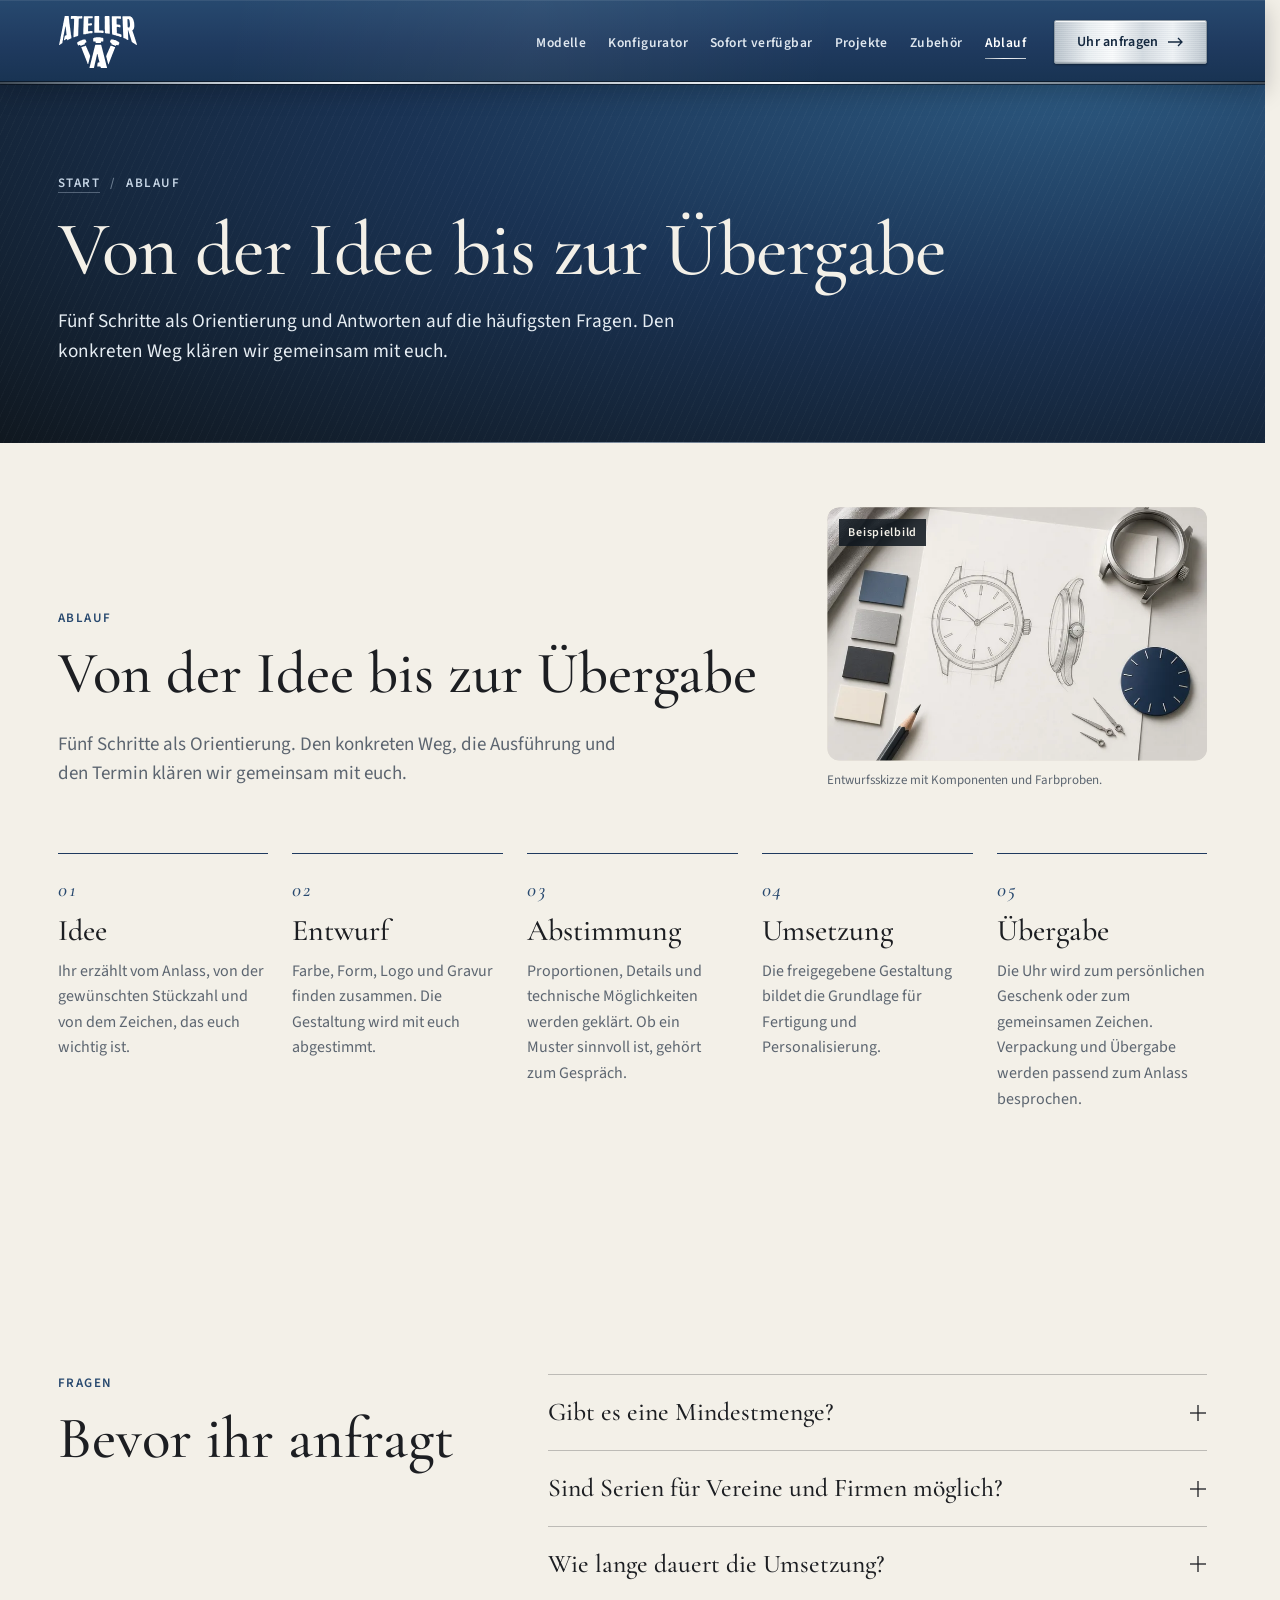
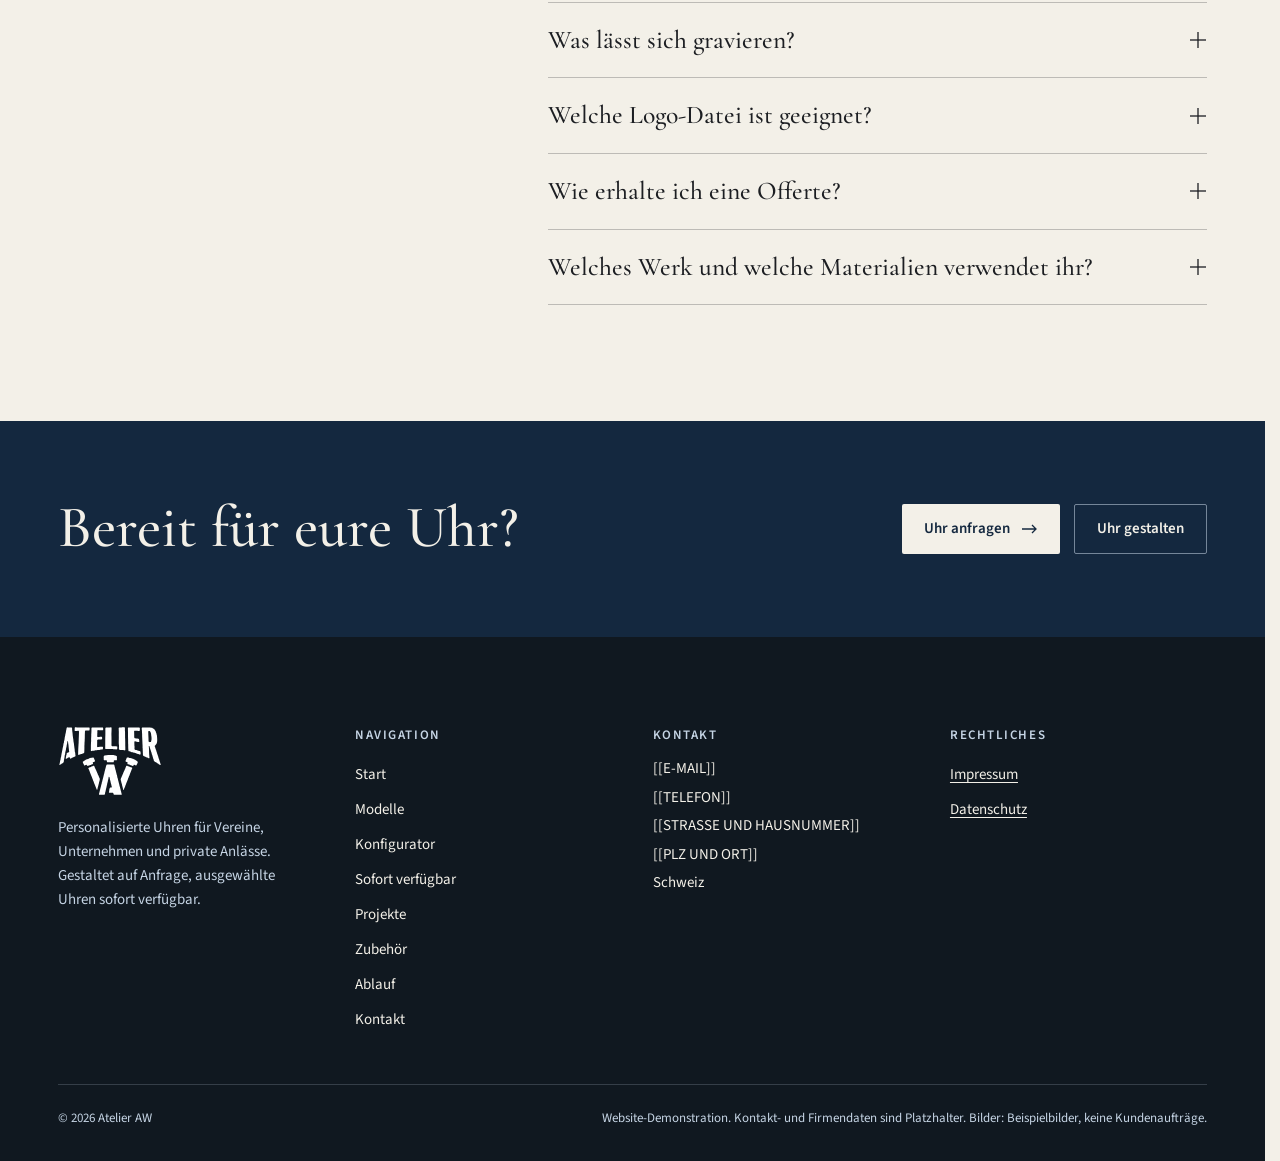
==== commit 52fc85f3: "Markenname: Atelier AW" ====
--- a/ablauf.html
+++ b/ablauf.html
@@ -3,12 +3,12 @@
 <head>
 <meta charset="utf-8">
 <meta name="viewport" content="width=device-width, initial-scale=1">
-<title>Ablauf und Fragen – Atelier W</title>
+<title>Ablauf und Fragen – Atelier AW</title>
 <meta name="description" content="Von der Idee bis zur Übergabe: so entsteht eure personalisierte Uhr. Antworten auf häufige Fragen zu Mindestmenge, Gravur, Logo und Offerte.">
 <meta name="robots" content="noindex, nofollow">
 <meta name="theme-color" content="#1f3a5f">
 <meta property="og:type" content="website">
-<meta property="og:title" content="Ablauf und Fragen – Atelier W">
+<meta property="og:title" content="Ablauf und Fragen – Atelier AW">
 <meta property="og:description" content="Von der Idee bis zur Übergabe: so entsteht eure personalisierte Uhr. Antworten auf häufige Fragen zu Mindestmenge, Gravur, Logo und Offerte.">
 <meta property="og:image" content="assets/img/modelle/classico-eisblau.webp">
 <link rel="icon" href="assets/icons/favicon.svg" type="image/svg+xml">
@@ -32,8 +32,8 @@
 
 <header class="hd" data-dark="">
   <div class="hd-in">
-    <a class="brand" href="index.html" aria-label="Atelier W – zur Startseite">
-      <img src="assets/logo/atelier-w-logo-white.svg" alt="Atelier W" width="80" height="54">
+    <a class="brand" href="index.html" aria-label="Atelier AW – zur Startseite">
+      <img src="assets/logo/atelier-w-logo-white.svg" alt="Atelier AW" width="80" height="54">
     </a>
     <nav class="nav-wide hd-nav" aria-label="Hauptnavigation">
       <ul class="hd-links"><li><a href="modelle.html">Modelle<span class="nav-line" aria-hidden="true"></span></a></li><li><a href="konfigurator.html">Konfigurator<span class="nav-line" aria-hidden="true"></span></a></li><li><a href="sofort-verfuegbar.html">Sofort verfügbar<span class="nav-line" aria-hidden="true"></span></a></li><li><a href="projekte.html">Projekte<span class="nav-line" aria-hidden="true"></span></a></li><li><a href="zubehoer.html">Zubehör<span class="nav-line" aria-hidden="true"></span></a></li><li><a href="ablauf.html" aria-current="page">Ablauf<span class="nav-line" aria-hidden="true"></span></a></li></ul>
@@ -205,7 +205,7 @@
   <div style="max-width:1280px;margin:0 auto;padding:clamp(56px,7vw,96px) clamp(20px,4.5vw,64px) calc(32px + env(safe-area-inset-bottom));display:flex;flex-direction:column;gap:48px">
     <div style="display:grid;grid-template-columns:repeat(auto-fit,minmax(min(100%,240px),1fr));gap:40px">
       <div style="display:flex;flex-direction:column;gap:20px">
-        <img src="assets/logo/atelier-w-logo-white.svg" alt="Atelier W" width="104" height="70" style="display:block;height:70px;width:auto;align-self:flex-start">
+        <img src="assets/logo/atelier-w-logo-white.svg" alt="Atelier AW" width="104" height="70" style="display:block;height:70px;width:auto;align-self:flex-start">
         <p style="margin:0;font-size:15px;line-height:1.6;color:#c5d4e4;max-width:24em">Personalisierte Uhren für Vereine, Unternehmen und private Anlässe. Gestaltet auf Anfrage, ausgewählte Uhren sofort verfügbar.</p>
       </div>
       <nav aria-label="Fusszeile">
@@ -236,7 +236,7 @@
       </div>
     </div>
     <div style="border-top:1px solid rgba(197,212,228,0.2);padding-top:24px;display:flex;flex-wrap:wrap;justify-content:space-between;gap:12px;font-size:13px;line-height:1.5;color:#c5d4e4">
-      <span>© <span data-year>2026</span> Atelier W</span>
+      <span>© <span data-year>2026</span> Atelier AW</span>
       <span style="max-width:52em">Website-Demonstration. Kontakt- und Firmendaten sind Platzhalter. Bilder: Beispielbilder, keine Kundenaufträge.</span>
     </div>
   </div>
--- a/assets/css/styles.css
+++ b/assets/css/styles.css
@@ -1,4 +1,4 @@
-/* Atelier W – Stylesheet
+/* Atelier AW – Stylesheet
    Die meisten Gestaltungswerte stehen direkt im HTML (wie im Design-Projekt). Hier: Schriften, Grundlagen,
    Zustände (Menü, Konfigurator, Formular, FAQ), Fotos, Intro sowie automatisch erzeugte Hover-Regeln (unten). */
 
--- a/assets/css/sections.css
+++ b/assets/css/sections.css
@@ -1,4 +1,4 @@
-/* Atelier W – Modelle, Sofort verfügbar, Projekte, Zubehör, Konfigurator-Ergänzungen */
+/* Atelier AW – Modelle, Sofort verfügbar, Projekte, Zubehör, Konfigurator-Ergänzungen */
 .sx{scroll-margin-top:var(--hd)}
 .sx-in{max-width:1280px;margin:0 auto;padding:clamp(64px,9vw,128px) clamp(20px,4.5vw,64px);display:flex;flex-direction:column;gap:clamp(36px,4.5vw,64px)}
 .sx-head{display:flex;flex-wrap:wrap;gap:24px 64px;align-items:end}
--- a/assets/css/site.css
+++ b/assets/css/site.css
@@ -1,4 +1,4 @@
-/* Atelier W – mehrseitige Struktur: aktive Navigation, Seitenkopf, Teaser, CTA */
+/* Atelier AW – mehrseitige Struktur: aktive Navigation, Seitenkopf, Teaser, CTA */
 .hd-links a[aria-current="page"]{color:#ffffff}
 .hd-links a[aria-current="page"] .nav-line{transform:scaleX(1)}
 #aw-menu a[aria-current="page"]{color:#c5d4e4!important;font-style:italic}
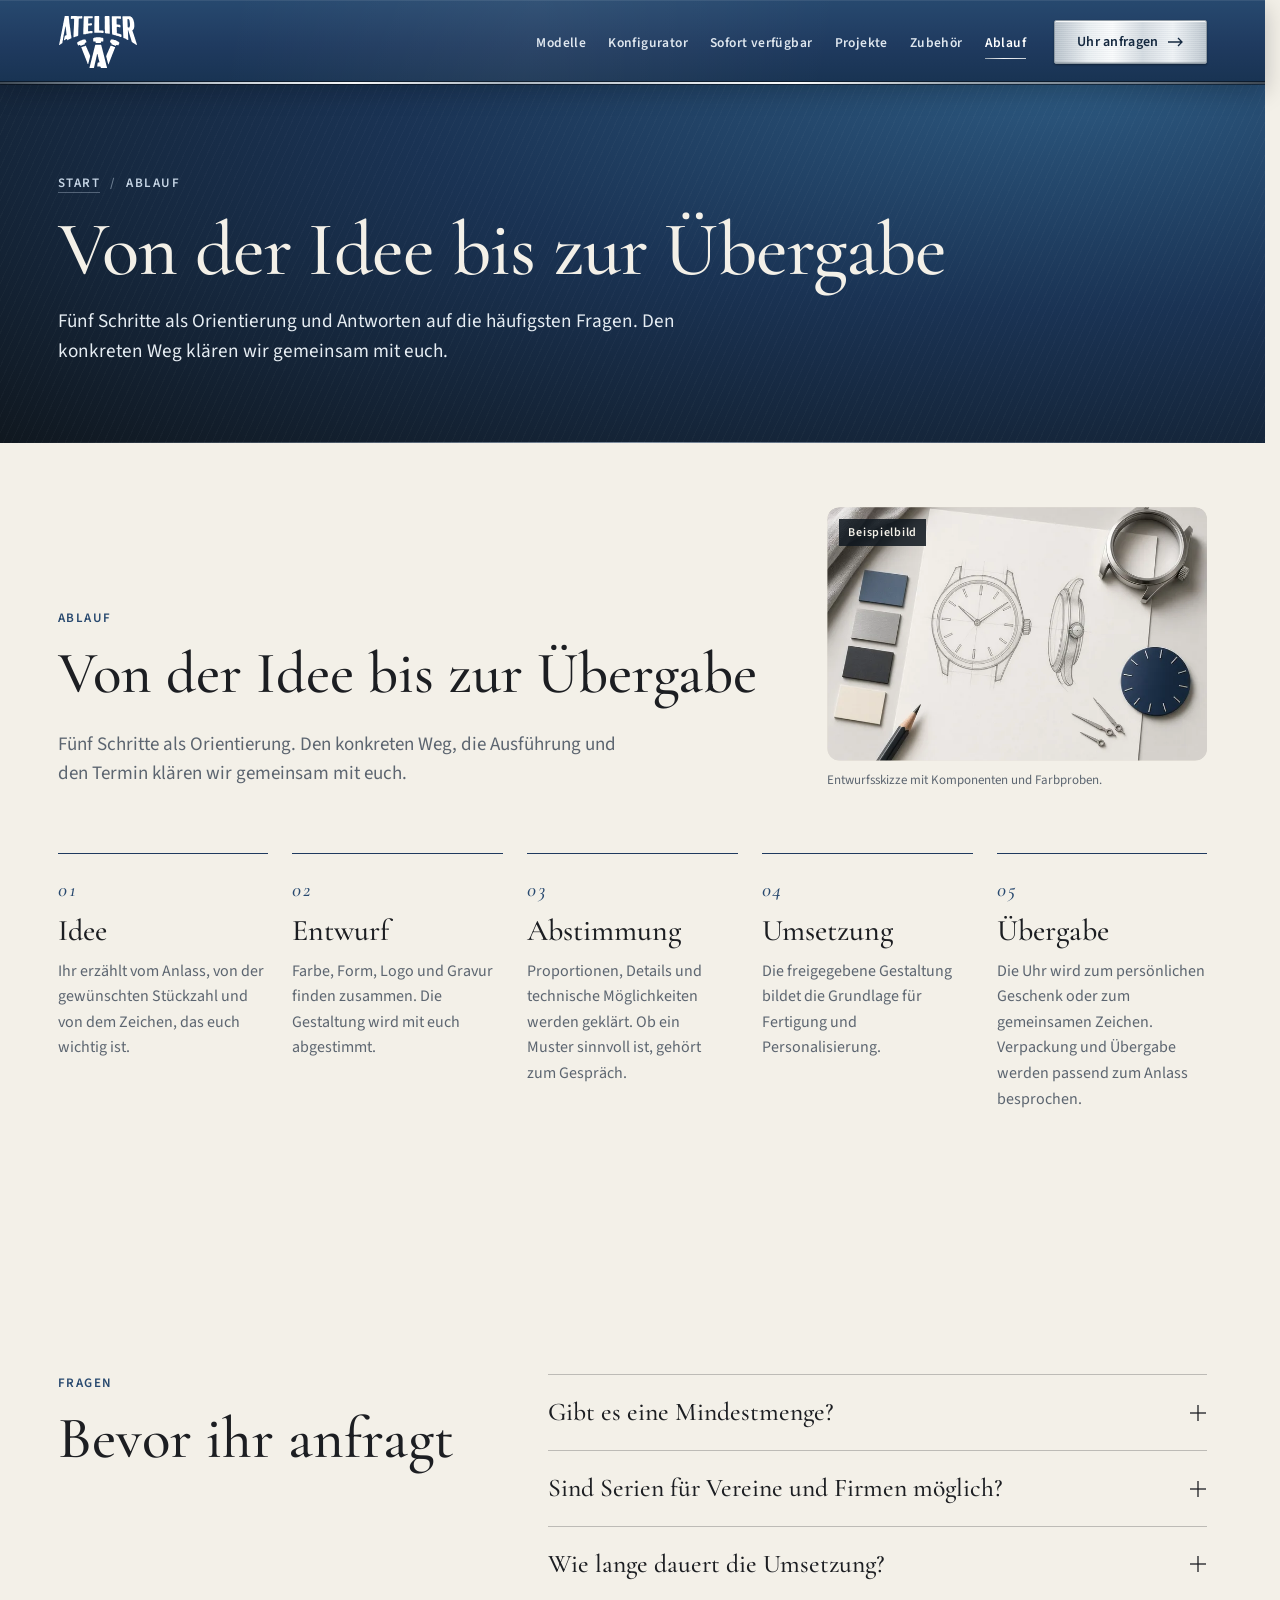
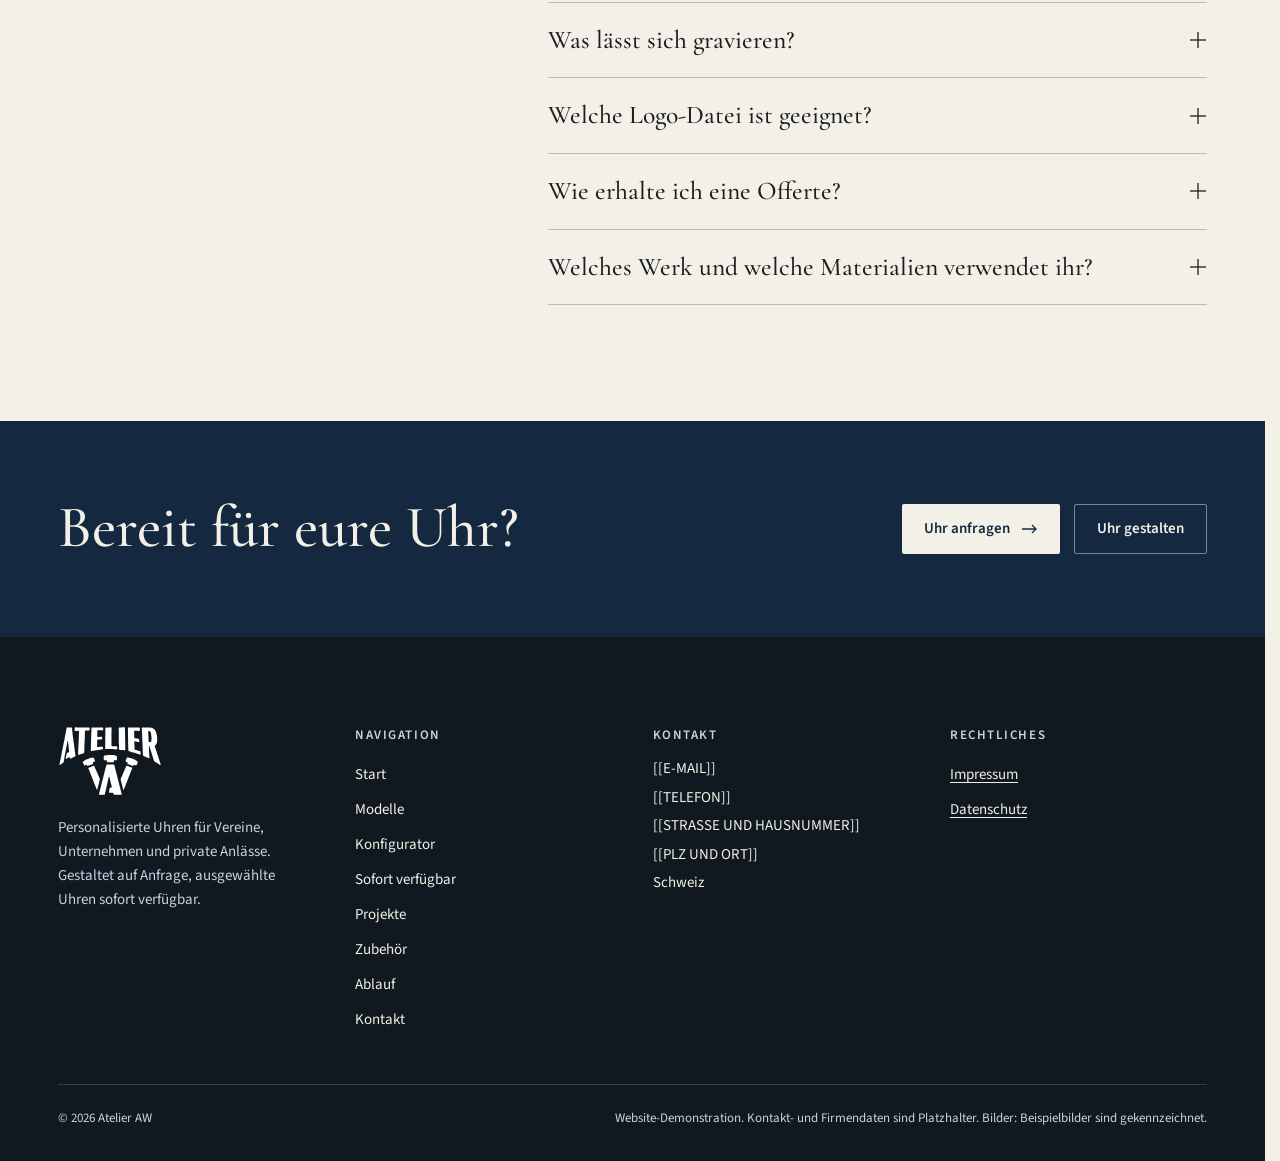
==== commit 6b126568: "Echte Fotos: Teaser, Modelle, Sofort verfügbar, Projekte und Atelier mit Kundenfotos" ====
--- a/ablauf.html
+++ b/ablauf.html
@@ -237,7 +237,7 @@
     </div>
     <div style="border-top:1px solid rgba(197,212,228,0.2);padding-top:24px;display:flex;flex-wrap:wrap;justify-content:space-between;gap:12px;font-size:13px;line-height:1.5;color:#c5d4e4">
       <span>© <span data-year>2026</span> Atelier AW</span>
-      <span style="max-width:52em">Website-Demonstration. Kontakt- und Firmendaten sind Platzhalter. Bilder: Beispielbilder, keine Kundenaufträge.</span>
+      <span style="max-width:52em">Website-Demonstration. Kontakt- und Firmendaten sind Platzhalter. Bilder: Beispielbilder sind gekennzeichnet.</span>
     </div>
   </div>
 </footer>
